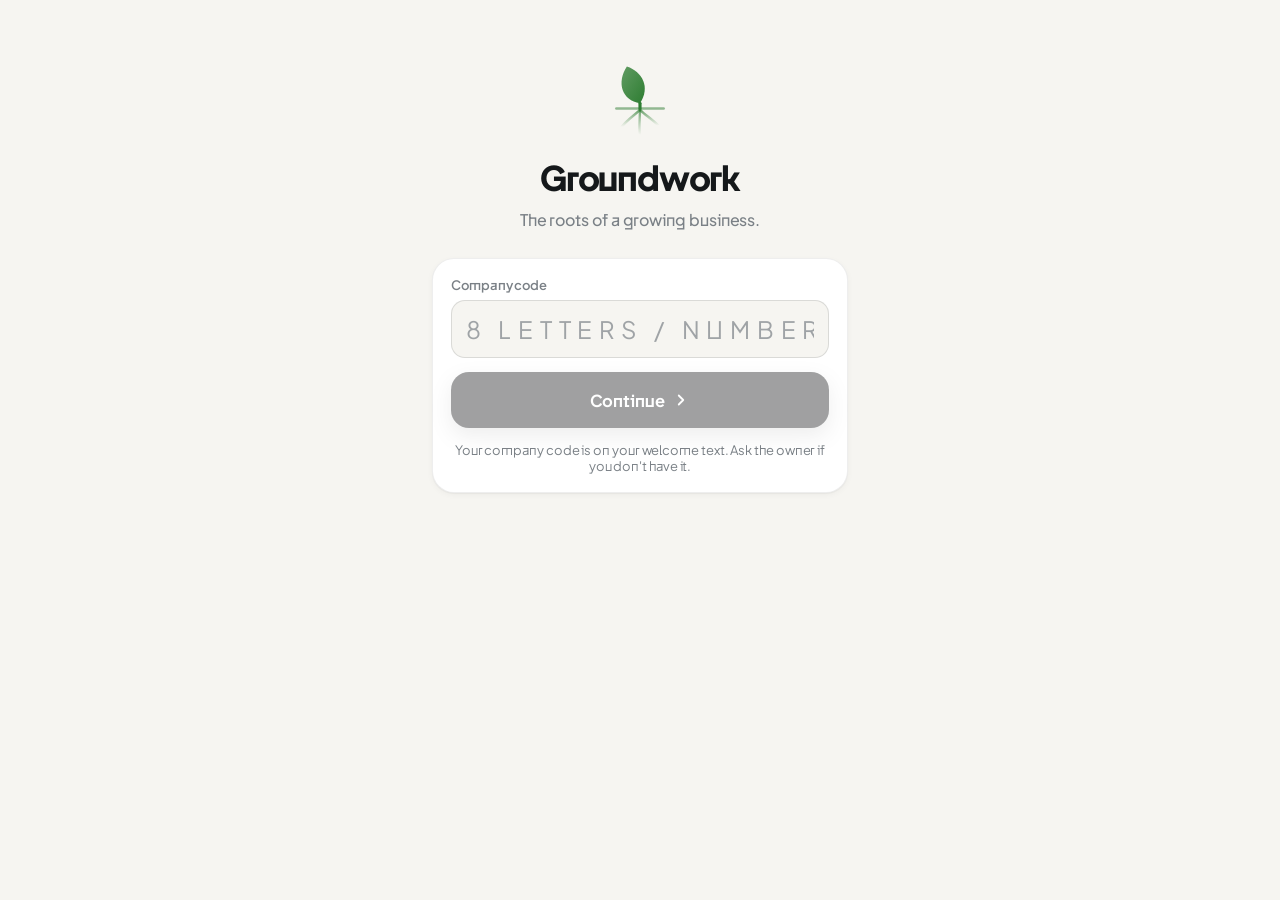
==== app/index.html @ 1d3793fc "Add files via upload" ====
<!doctype html>
<html lang="en">
  <head>
    <meta charset="UTF-8" />
    <meta name="viewport" content="width=device-width, initial-scale=1.0, maximum-scale=1.0, viewport-fit=cover" />
    <title>Groundwork</title>
    <meta name="description" content="Leads, site visits and jobs for your outdoor business." />
    <meta name="theme-color" content="#2E7D32" />
    <meta name="mobile-web-app-capable" content="yes" />
    <meta name="apple-mobile-web-app-capable" content="yes" />
    <meta name="apple-mobile-web-app-title" content="Groundwork" />
    <link rel="preconnect" href="https://fonts.googleapis.com" />
    <link rel="preconnect" href="https://fonts.gstatic.com" crossorigin />
    <link href="https://fonts.googleapis.com/css2?family=Plus+Jakarta+Sans:wght@400;500;600;700;800&display=swap" rel="stylesheet" />
    <link rel="manifest" href="./manifest.webmanifest" />
    <link rel="icon" type="image/png" href="./icon-192.png" />
    <link rel="apple-touch-icon" href="./apple-touch-icon.png" />
    <script type="module" crossorigin src="./assets/index-DgLnKm-O.js"></script>
    <link rel="stylesheet" crossorigin href="./assets/index-DfgxT67t.css">
  </head>
  <body>
    <div id="root"></div>
  </body>
</html>
---- app/assets/index-DfgxT67t.css ----
:root{--brand:#2e7d32;--brand-ink:color-mix(in srgb, var(--brand) 78%, #000);--brand-soft:color-mix(in srgb, var(--brand) 11%, transparent);--brand-glow:color-mix(in srgb, var(--brand) 32%, transparent);--ink:#141517;--on-ink:#fff;--bg:#f6f5f1;--bg-2:#eeece5;--card:#fff;--text:#15181a;--text-2:#3d4347;--muted:#7a8086;--line:#14181a12;--line-2:#14181a1f;--warn:#b4610e;--warn-soft:#fff2df;--good:#1e9e5a;--danger:#d93025;--r-xl:28px;--r-lg:22px;--r-md:16px;--r-sm:12px;--sh-1:0 1px 1px #1014160a, 0 2px 6px #1014160a;--sh-2:0 2px 4px #1014160a, 0 12px 32px #10141614;--sh-brand:0 10px 28px var(--brand-glow);--spring:cubic-bezier(.2, .9, .25, 1.15);--ease:cubic-bezier(.2, .7, .2, 1);--lightningcss-light:initial;--lightningcss-dark: ;color-scheme:light;font-feature-settings:"ss01", "cv11";-webkit-font-smoothing:antialiased;-webkit-text-size-adjust:100%;-webkit-tap-highlight-color:transparent;font-family:Plus Jakarta Sans,Inter,system-ui,-apple-system,Segoe UI,Roboto,sans-serif}@media (prefers-color-scheme:dark){:root:not([data-theme=light]){--ink:#f3f3f0;--on-ink:#111214;--bg:#0e1011;--bg-2:#161a1b;--card:#181c1d;--text:#f1f2ef;--text-2:#c9cdcb;--muted:#8c9396;--line:#ffffff12;--line-2:#ffffff1f;--warn-soft:#3a2a14;--sh-1:none;--sh-2:0 12px 32px #0006;--lightningcss-light: ;--lightningcss-dark:initial;color-scheme:dark}}*{box-sizing:border-box}html,body{background:var(--bg);color:var(--text);margin:0}html{touch-action:manipulation}.markup,.cam,.sheet-backdrop{touch-action:none}.markup-bottom,.sheet{touch-action:pan-y}body{overscroll-behavior-y:none;letter-spacing:-.005em;min-height:100dvh}body.no-scroll{overflow:hidden}button,input,select,textarea{font:inherit;color:inherit}button{cursor:pointer;-webkit-user-select:none;user-select:none}a{color:inherit}.icon{flex:none;display:block}@keyframes rise{0%{opacity:0;transform:translateY(10px)}}@keyframes pop{0%{opacity:0;transform:scale(.6)}to{opacity:1;transform:scale(1)}}@keyframes shimmer{to{background-position:-200% 0}}@keyframes pulse-ring{0%{box-shadow:0 0 0 0 var(--brand-glow)}to{box-shadow:0 0 0 14px #0000}}.screen>*{animation:rise .42s var(--ease) both}.screen>:nth-child(2){animation-delay:30ms}.screen>:nth-child(3){animation-delay:60ms}.screen>:nth-child(4){animation-delay:90ms}.screen>:nth-child(5){animation-delay:.12s}.screen>:nth-child(n+6){animation-delay:.15s}@media (prefers-reduced-motion:reduce){*,:before,:after{transition:none!important;animation:none!important}}.btn,.row,.tile,.round-btn,.contact,.chip.toggle,.tabbar button,.keypad button,.stage-card,.day,.tap{transition:transform .18s var(--spring), background-color .2s, box-shadow .2s, opacity .2s}.btn:active,.tile:active,.round-btn:active,.contact:active,.chip.toggle:active,.keypad button:active,.stage-card:active,.day:active,.tap:active{transform:scale(.955)}.row:active{background:var(--brand-soft);transform:scale(.985)}.main{padding-bottom:calc(108px + env(safe-area-inset-bottom))}.screen{max-width:720px;margin:0 auto;padding:0 16px 24px}section{margin-top:6px}.topbar{z-index:6;padding:calc(8px + env(safe-area-inset-top)) 16px 8px;grid-template-columns:44px 1fr 44px;align-items:center;gap:8px;margin:0 -16px;transition:background .25s,box-shadow .25s;display:grid;position:sticky;top:0}.topbar.solid{background:color-mix(in srgb, var(--bg) 82%, transparent);-webkit-backdrop-filter:saturate(1.6)blur(18px);box-shadow:0 1px 0 var(--line)}.topbar h1{text-align:center;white-space:nowrap;text-overflow:ellipsis;opacity:0;transition:all .25s var(--ease);margin:0;font-size:16px;font-weight:700;overflow:hidden;transform:translateY(6px)}.topbar h1.show{opacity:1;transform:none}.topbar>:last-child{justify-self:end}.big-title{padding:2px 4px 10px}.big-title h1{letter-spacing:-.03em;margin:0;font-size:32px;font-weight:800;line-height:1.1}.big-sub{color:var(--muted);margin-top:6px;font-size:14px;font-weight:500}.round-btn,.round-spacer{width:42px;height:42px}.round-btn{border:1px solid var(--line);background:var(--card);box-shadow:var(--sh-1);color:var(--text);border-radius:50%;place-items:center;display:grid}.round-btn.small{width:34px;height:34px}.round-btn.brand{background:var(--ink);color:var(--on-ink);border-color:#0000;box-shadow:0 6px 16px #0000002e}.tabbar{z-index:10;left:12px;right:12px;bottom:calc(10px + env(safe-area-inset-bottom));background:color-mix(in srgb, var(--card) 86%, transparent);-webkit-backdrop-filter:saturate(1.8)blur(22px);border:1px solid var(--line);border-radius:24px;grid-template-columns:repeat(5,1fr);align-items:center;max-width:560px;height:66px;margin:0 auto;padding:0 6px;display:grid;position:fixed;box-shadow:0 10px 40px #10141624}.tabbar button{height:56px;color:var(--muted);background:0 0;border:0;border-radius:18px;flex-direction:column;justify-content:center;align-items:center;gap:3px;font-size:10.5px;font-weight:600;display:flex;position:relative}.tabbar button.on{color:var(--text)}.tabbar button.on:before{content:"";background:var(--bg-2);z-index:-1;animation:pop .3s var(--spring);border-radius:14px;position:absolute;inset:6px 8px}.tabbar button.on:after{content:"";background:var(--brand);width:5px;height:5px;animation:pop .3s var(--spring);border-radius:50%;position:absolute;bottom:7px}.tabbar button:active{transform:scale(.9)}.tabbar .fab{width:58px;height:58px;color:var(--on-ink);background:var(--ink);box-shadow:0 10px 24px #00000040, 0 0 0 4px var(--bg);border-radius:50%;margin:-26px auto 0}.tabbar .fab:after{display:none}.tabbar .fab:active{transform:scale(.9)rotate(-8deg)}.tabbar .fab.on:before{display:none}.eyebrow{letter-spacing:.08em;text-transform:uppercase;color:var(--brand);margin:0;font-size:12px;font-weight:700}.screen-title{letter-spacing:-.02em;margin:6px 0 16px;font-size:28px;font-weight:800}.section-title{letter-spacing:-.02em;color:var(--text);justify-content:space-between;align-items:baseline;margin:26px 4px 10px;font-size:18px;font-weight:800;display:flex}.section-title .link{color:var(--brand);background:0 0;border:0;padding:0;font-size:14px;font-weight:700}.muted{color:var(--muted)}.small{font-size:13px}.center{text-align:center}.center-block{margin:16px auto;display:block}.error{color:var(--danger);margin:4px 0;font-size:14px;font-weight:500}.hint{color:var(--muted);align-items:center;gap:6px;margin:-2px 2px 0;font-size:13px;display:flex}.hint.good{color:var(--good);font-weight:600}.pre{white-space:pre-wrap;line-height:1.5}.card{background:var(--card);border-radius:var(--r-lg);box-shadow:var(--sh-1);border:1px solid var(--line)}.pad{padding:18px}.stack{flex-direction:column;gap:14px;display:flex}.list{padding:4px 0;overflow:hidden}.row{text-align:left;background:0 0;border:0;align-items:center;gap:14px;width:100%;min-height:60px;padding:12px 16px;display:flex;position:relative}.row+.row:before{content:"";background:var(--line);height:1px;position:absolute;top:0;left:70px;right:16px}.row.dim{opacity:.55}.row-icon{width:40px;height:40px;color:var(--c,var(--brand));background:color-mix(in srgb, var(--c,var(--brand)) 13%, transparent);border-radius:13px;flex:none;place-items:center;display:grid}.row-main{flex-direction:column;flex:1;gap:2px;min-width:0;display:flex}.row-kicker{color:var(--muted);font-size:12px;font-weight:600}.row-title{letter-spacing:-.01em;font-size:16px;font-weight:700}.row-sub{color:var(--muted);white-space:nowrap;text-overflow:ellipsis;font-size:13px;overflow:hidden}.row-side{flex-direction:column;align-items:flex-end;gap:5px;display:flex}.chev{color:var(--muted);opacity:.6}.count{background:var(--bg-2);color:var(--text-2);text-align:center;border-radius:999px;min-width:26px;padding:3px 9px;font-size:12px;font-weight:700}.amount{letter-spacing:-.01em;font-size:15px;font-weight:800}.days{color:var(--muted);font-size:11.5px;font-weight:700}.days.stale{color:var(--warn);background:var(--warn-soft);border-radius:7px;padding:2px 7px}.chips{flex-wrap:wrap;gap:6px;margin-top:6px;display:flex}.chip{background:var(--brand-soft);color:var(--brand-ink);border:0;border-radius:999px;padding:4px 10px;font-size:12px;font-weight:600}.chip.toggle{background:var(--card);color:var(--text-2);border:1.5px solid var(--line-2);align-items:center;gap:6px;padding:9px 14px;font-size:13.5px;display:inline-flex}.chip.toggle.on{background:var(--ink);color:var(--on-ink);border-color:var(--ink);box-shadow:0 4px 12px #00000024}.badge{background:var(--danger);color:#fff;animation:pop .35s var(--spring);border-radius:999px;margin-left:6px;padding:2px 7px;font-size:11px;font-weight:800}.avatar{color:#fff;vertical-align:middle;letter-spacing:.02em;border-radius:50%;flex:none;place-items:center;font-weight:700;display:inline-grid}.avatar.ring{box-shadow:0 0 0 3px var(--card), 0 0 0 5px var(--brand-soft)}.stage-dot{color:var(--c);background:color-mix(in srgb, var(--c) 12%, transparent);border-radius:999px;align-items:center;gap:6px;padding:4px 10px 4px 8px;font-size:12px;font-weight:700;display:inline-flex}.btn{border:1.5px solid var(--line-2);background:var(--card);min-height:48px;color:var(--text);letter-spacing:-.01em;border-radius:15px;justify-content:center;align-items:center;gap:8px;padding:12px 18px;font-size:15px;font-weight:700;text-decoration:none;display:inline-flex}.btn.primary{color:var(--on-ink);background:var(--ink);border-color:#0000;box-shadow:0 8px 20px #00000029}.btn.accent{color:#fff;background:var(--brand);box-shadow:var(--sh-brand);border-color:#0000}.btn.soft{background:var(--brand-soft);color:var(--brand-ink);border-color:#0000}.btn.dark{background:var(--text);color:var(--bg);border-color:#0000}.btn.big{border-radius:18px;width:100%;min-height:56px;padding:16px;font-size:16.5px}.btn.small{border-radius:12px;min-height:40px;padding:8px 13px;font-size:14px}.btn:disabled,.text-btn:disabled{opacity:.4;cursor:default;transform:none!important}.text-btn{color:var(--brand);background:0 0;border:0;padding:8px;font-size:15px;font-weight:700}.text-btn.danger{color:var(--danger)}.row-buttons{flex-wrap:wrap;align-items:center;gap:10px;display:flex}.row-buttons.fill>*{flex:1}.footer-actions{margin:22px 0}.pulse{animation:pulse-ring 1.4s var(--ease) infinite}.field{color:var(--muted);flex-direction:column;gap:7px;font-size:13px;font-weight:600;display:flex}.field.grow{flex:1}input,select,textarea{border:1.5px solid var(--line-2);background:var(--bg);width:100%;color:var(--text);border-radius:14px;outline:none;min-height:50px;padding:13px 14px;font-size:16px;font-weight:500;transition:border-color .2s,box-shadow .2s,background .2s}input::placeholder,textarea::placeholder{color:color-mix(in srgb, var(--muted) 70%, transparent);font-weight:400}input:focus,select:focus,textarea:focus{border-color:var(--brand);background:var(--card);box-shadow:0 0 0 4px var(--brand-soft)}select{appearance:none;background-image:linear-gradient(45deg, transparent 50%, var(--muted) 50%), linear-gradient(135deg, var(--muted) 50%, transparent 50%);background-position:calc(100% - 19px) 22px,calc(100% - 14px) 22px;background-repeat:no-repeat;background-size:5px 5px;padding-right:36px}textarea{resize:vertical;line-height:1.5}.two{grid-template-columns:1fr 1fr;gap:10px;display:grid}.three{grid-template-columns:100px 1fr 70px;gap:10px;display:grid}.code-input{text-align:center;letter-spacing:.28em;text-transform:uppercase;font-size:24px;font-weight:800}.check-row{cursor:pointer}.check-box{border:2px solid var(--line-2);color:#fff;width:26px;height:26px;transition:all .2s var(--spring);border-radius:9px;flex:none;place-items:center;display:grid}.check-box.on{background:var(--brand);border-color:var(--brand);box-shadow:0 4px 10px var(--brand-glow);transform:scale(1.06)}.check-row .done{color:var(--muted);text-decoration:line-through}.segmented{background:var(--bg-2);border-radius:14px;grid-auto-columns:1fr;grid-auto-flow:column;gap:4px;padding:4px;display:grid}.segmented button{color:var(--muted);background:0 0;border:0;border-radius:11px;padding:10px 6px;font-size:13.5px;font-weight:700}.segmented button.on{background:var(--card);color:var(--text);box-shadow:var(--sh-1)}.hero{border-radius:var(--r-xl);color:#fff;background:radial-gradient(90% 120% at 105% -10%, color-mix(in srgb, var(--brand) 70%, transparent) 0%, transparent 58%), radial-gradient(70% 80% at -10% 110%, color-mix(in srgb, var(--brand) 22%, transparent) 0%, transparent 60%), #16181b;border:1px solid #ffffff0f;margin-top:4px;padding:22px 20px 20px;position:relative;overflow:hidden;box-shadow:0 18px 40px #00000038}.hero:after{content:"";opacity:.12;background:radial-gradient(circle,#fff 0 2px,#0000 3px) 0 0/14px 14px;border-radius:50%;width:190px;height:190px;position:absolute;bottom:-50px;right:-40px}.hero .eyebrow{color:color-mix(in srgb, var(--brand) 55%, #fff)}.hero h2{letter-spacing:-.03em;margin:6px 0 4px;font-size:27px;font-weight:800;line-height:1.15}.hero p{color:#ffffffd1;margin:0;font-size:14px;font-weight:500}.hero-stats{z-index:1;grid-template-columns:repeat(3,1fr);gap:8px;margin-top:18px;display:grid;position:relative}.hero-stat{-webkit-backdrop-filter:blur(6px);backdrop-filter:blur(6px);background:#ffffff24;border:1px solid #ffffff29;border-radius:16px;padding:10px 12px}.hero-stat b{letter-spacing:-.02em;font-size:20px;font-weight:800;display:block}.hero-stat span{color:#fffc;font-size:11.5px;font-weight:600}.tiles{grid-template-columns:repeat(4,1fr);gap:10px;margin-top:16px;display:grid}.tile{border:1px solid var(--line);background:var(--card);box-shadow:var(--sh-1);color:var(--text-2);border-radius:20px;flex-direction:column;align-items:center;gap:8px;padding:12px 4px 10px;font-size:12px;font-weight:700;display:flex;position:relative}.tile .row-icon{border-radius:15px;width:46px;height:46px}.tile .badge{margin:0;position:absolute;top:6px;right:10px}.stage-scroll{scroll-snap-type:x mandatory;scrollbar-width:none;gap:10px;margin:0 -16px;padding:4px 16px 10px;display:flex;overflow-x:auto}.stage-scroll::-webkit-scrollbar{display:none}.stage-card{scroll-snap-align:start;border:1px solid var(--line);background:var(--card);text-align:left;width:140px;box-shadow:var(--sh-1);border-radius:20px;flex-direction:column;flex:none;gap:10px;padding:14px;display:flex}.stage-card .row-icon{border-radius:12px;width:38px;height:38px}.stage-card b{letter-spacing:-.03em;font-size:26px;font-weight:800;line-height:1}.stage-card span{color:var(--text-2);font-size:12.5px;font-weight:700}.stage-card small{color:var(--muted);font-size:12px;font-weight:600}.stage-card.zero{opacity:.55}.me-card{align-items:center;gap:12px;margin-top:26px;padding:14px 16px;display:flex}.timeline{flex-direction:column;gap:10px;display:flex}.tl-item{grid-template-columns:62px 1fr;align-items:stretch;gap:12px;display:grid}.tl-time{text-align:right;letter-spacing:-.01em;padding-top:14px;font-size:14px;font-weight:800}.tl-time small{color:var(--muted);font-size:11px;font-weight:600;display:block}.tl-card{border-left:4px solid var(--brand)}.home-head{padding:calc(10px + env(safe-area-inset-top)) 2px 6px;justify-content:space-between;align-items:center;gap:12px;display:flex}.company-logo{object-fit:contain;max-width:64vw;max-height:40px;display:block}.logo-chip{border:1px solid var(--line);background:#fff;border-radius:12px;padding:6px 10px}.signin .company-logo{max-height:64px;margin:0 auto 4px}.swatches{grid-template-columns:repeat(4,1fr);gap:10px;display:grid}.swatch{background:var(--bg);color:var(--text-2);border:2px solid #0000;border-radius:16px;flex-direction:column;align-items:center;gap:6px;padding:10px 4px 8px;font-size:12px;font-weight:700;display:flex}.swatch i{background:var(--c);border-radius:50%;width:34px;height:34px;box-shadow:inset 0 0 0 1px #00000014}.swatch.on{border-color:var(--ink);background:var(--card)}.logo-preview{background:repeating-conic-gradient(var(--bg-2) 0 25%, var(--card) 0 50%) 0 0 / 16px 16px;border:1px solid var(--line);border-radius:18px;place-items:center;min-height:96px;padding:16px;display:grid}.logo-preview img{max-width:100%;max-height:90px}.job-hero{padding:20px;position:relative;overflow:hidden}.job-hero:before{content:"";background:var(--c,var(--brand));height:4px;position:absolute;inset:0 0 auto}.job-hero h2{letter-spacing:-.03em;margin:6px 0 2px;font-size:25px;font-weight:800;line-height:1.15}.job-hero .addr{color:var(--muted);align-items:center;gap:6px;margin-top:6px;font-size:14px;font-weight:500;display:flex}.facts{flex-wrap:wrap;gap:8px;margin-top:14px;display:flex}.fact{color:var(--text-2);background:var(--bg);border:1px solid var(--line);border-radius:11px;align-items:center;gap:6px;padding:6px 10px;font-size:13px;font-weight:600;display:inline-flex}.contact-bar{grid-template-columns:repeat(4,1fr);gap:10px;margin-top:12px;display:grid}.contact{background:var(--card);border:1px solid var(--line);box-shadow:var(--sh-1);color:var(--text-2);border-radius:18px;flex-direction:column;align-items:center;gap:6px;padding:12px 0 10px;font-size:12.5px;font-weight:700;text-decoration:none;display:flex}.contact .row-icon{border-radius:50%;width:40px;height:40px}.tracker{margin-top:18px}.tracker-bar{grid-template-columns:repeat(9,1fr);gap:4px;display:grid}.tracker-bar i{background:var(--bg-2);border-radius:6px;height:6px;transition:background .4s}.tracker-bar i.on{background:var(--c,var(--brand))}.tracker-bar i.now{background:var(--c,var(--brand));box-shadow:0 0 0 3px color-mix(in srgb, var(--c,var(--brand)) 25%, transparent)}.tracker-labels{justify-content:space-between;align-items:center;gap:8px;margin-top:10px;display:flex}.tracker-next{align-items:center;gap:6px;display:inline-flex}.visit-card{overflow:hidden}.visit-banner{background:linear-gradient(135deg, var(--brand-soft), transparent 80%);border-bottom:1px solid var(--line);align-items:center;gap:14px;margin:-18px -18px 4px;padding:18px;display:flex}.date-tile{text-align:center;background:var(--card);width:62px;box-shadow:var(--sh-2);border:1px solid var(--line);border-radius:16px;flex:none;overflow:hidden}.date-tile .m{background:var(--brand);color:#fff;letter-spacing:.08em;padding:4px 0;font-size:11px;font-weight:800}.date-tile .d{letter-spacing:-.03em;padding:4px 0 0;font-size:26px;font-weight:800}.date-tile .w{color:var(--muted);padding-bottom:6px;font-size:11px;font-weight:700}.visit-time{letter-spacing:-.02em;font-size:20px;font-weight:800}.sub-block{border-top:1px solid var(--line);flex-direction:column;gap:10px;padding-top:14px;display:flex}.sub-title{letter-spacing:.06em;text-transform:uppercase;color:var(--muted);font-size:12px;font-weight:800}.notice{background:var(--brand-soft);color:var(--text-2);border-radius:16px;flex-direction:column;gap:6px;padding:14px;font-size:14px;display:flex}.notice strong{color:var(--text)}.notice.warn{background:var(--warn-soft)}.note-add{gap:8px;display:flex}.activity{grid-template-columns:12px 1fr;gap:12px;padding:10px 0;display:grid}.activity:before{content:"";background:var(--line-2);border-radius:50%;width:9px;height:9px;margin-top:6px}.activity.is-note:before{background:var(--brand);box-shadow:0 0 0 4px var(--brand-soft)}.activity-text{font-size:14.5px;font-weight:500}.activity-meta{color:var(--muted);grid-column:2;margin-top:-8px;font-size:12px;font-weight:500}.time-row{align-items:center;gap:8px;display:flex}.time-row .slot{background:var(--brand-soft);width:30px;height:30px;color:var(--brand-ink);border-radius:10px;flex:none;place-items:center;font-size:13px;font-weight:800;display:grid}.preview{white-space:pre-wrap;background:var(--bg);border:1px solid var(--line);border-radius:16px;max-height:230px;margin:0;padding:14px;font-family:inherit;font-size:14px;line-height:1.5;overflow:auto}.bubble{background:var(--ink);color:var(--on-ink);border:0;border-radius:20px 20px 6px;box-shadow:0 8px 20px #00000024}.week{grid-template-columns:repeat(7,1fr);gap:6px;display:grid}.week-head{justify-content:space-between;align-items:center;margin-bottom:12px;display:flex}.week-head b{letter-spacing:-.01em;font-size:16px;font-weight:800}.day{color:var(--text-2);background:0 0;border:0;border-radius:16px;flex-direction:column;align-items:center;gap:4px;padding:8px 0 10px;display:flex}.day small{color:var(--muted);text-transform:uppercase;letter-spacing:.04em;font-size:11px;font-weight:700}.day b{border-radius:12px;place-items:center;width:36px;height:36px;font-size:18px;font-weight:800;display:grid}.day.today b{color:var(--brand);box-shadow:inset 0 0 0 2px var(--brand-soft)}.day.sel{background:var(--ink);color:var(--on-ink);box-shadow:0 8px 18px #00000029}.day.sel small{color:color-mix(in srgb, var(--on-ink) 70%, transparent)}.day.sel b{color:var(--on-ink);box-shadow:none}.dots{gap:3px;height:6px;display:flex}.dots i{background:var(--brand);border-radius:50%;width:5px;height:5px}.day.sel .dots i{background:var(--brand)}.sheet-backdrop{z-index:20;-webkit-backdrop-filter:blur(3px);backdrop-filter:blur(3px);background:#0a0c0d6b;justify-content:center;align-items:flex-end;animation:.2s fade;display:flex;position:fixed;inset:0}@keyframes fade{0%{opacity:0}}.sheet{background:var(--card);width:100%;max-width:640px;max-height:92dvh;animation:up .38s var(--spring);border-radius:30px 30px 0 0;flex-direction:column;display:flex;box-shadow:0 -10px 40px #0000002e}@keyframes up{0%{opacity:.4;transform:translateY(60px)}}.sheet-grip{background:var(--line-2);border-radius:5px;width:40px;height:5px;margin:10px auto 0}.sheet-head{justify-content:space-between;align-items:center;padding:10px 18px 8px;display:flex}.sheet-head h2{letter-spacing:-.02em;margin:0;font-size:21px;font-weight:800}.sheet-body{padding:8px 18px calc(24px + env(safe-area-inset-bottom));overflow:auto}.signin{max-width:460px;min-height:100dvh;padding:calc(56px + env(safe-area-inset-top)) 22px 32px;flex-direction:column;align-items:stretch;gap:10px;margin:0 auto;display:flex}.signin-glow{z-index:-1;background:radial-gradient(60% 60% at 50% 30%, var(--brand-glow), transparent 70%);height:60vh;position:fixed;inset:-20% -20% auto}.signin>.logo,.signin>.avatar{align-self:center}.brand-title{text-align:center;letter-spacing:-.035em;margin:6px 0 0;font-size:34px;font-weight:800}.tagline{text-align:center;color:var(--muted);margin:0 0 18px;font-weight:500}.pin-dots{justify-content:center;gap:18px;margin:20px 0 8px;display:flex}.pin-dots span{border:2px solid var(--line-2);width:16px;height:16px;transition:all .2s var(--spring);border-radius:50%}.pin-dots span.on{background:var(--ink);border-color:var(--ink);box-shadow:0 0 0 5px var(--brand-soft);transform:scale(1.15)}.pin-dots.shake{animation:.4s shake}@keyframes shake{20%,60%{transform:translate(-8px)}40%,80%{transform:translate(8px)}}.keypad{grid-template-columns:repeat(3,1fr);gap:14px;width:min(300px,100%);margin:14px auto 0;display:grid}.keypad button{border:1px solid var(--line);background:var(--card);height:70px;box-shadow:var(--sh-1);aspect-ratio:1;border-radius:50%;width:70px;margin:0 auto;font-size:28px;font-weight:600}.keypad button:active{background:var(--brand-soft)}.member-row .row-sub{text-transform:none}.empty{text-align:center;color:var(--muted);padding:44px 20px}.empty-icon{width:68px;height:68px;color:var(--brand);background:var(--brand-soft);border-radius:22px;place-items:center;margin:0 auto;display:grid}.empty h3{color:var(--text);margin:14px 0 6px;font-size:18px;font-weight:800}.empty p{margin:0;font-size:14px}.splash{place-content:center;justify-items:center;gap:10px;min-height:100dvh;display:grid}.splash .logo{animation:pop .6s var(--spring)}.skeleton{background:linear-gradient(90deg, var(--bg-2) 25%, var(--card) 50%, var(--bg-2) 75%);background-size:200% 100%;border-radius:18px;animation:1.2s linear infinite shimmer}.toast{left:50%;bottom:calc(96px + env(safe-area-inset-bottom));opacity:0;z-index:30;background:var(--text);color:var(--bg);transition:all .3s var(--spring);pointer-events:none;border-radius:999px;align-items:center;gap:10px;max-width:calc(100% - 32px);padding:12px 18px 12px 14px;font-size:14px;font-weight:700;display:flex;position:fixed;transform:translate(-50%,20px)scale(.96);box-shadow:0 10px 30px #00000040}.toast.show{opacity:1;transform:translate(-50%)scale(1)}.toast-dot{background:#3ddc84;border-radius:50%;flex:none;width:10px;height:10px;box-shadow:0 0 0 4px #3ddc8440}.toast-dot.bad{background:#ff6b5e;box-shadow:0 0 0 4px #ff6b5e40}.sitecam-card{text-align:left;width:100%;color:#fff;background:linear-gradient(120deg,#16181b,#23262b);border:0;align-items:center;gap:14px;margin-top:12px;padding:14px 16px;display:flex;box-shadow:0 12px 28px #0000002e}.sitecam-card .row-sub{color:#ffffffa6;white-space:normal}.sc-icon{background:var(--brand);color:#fff;width:46px;height:46px;box-shadow:0 6px 16px var(--brand-glow);border-radius:15px;flex:none;place-items:center;display:grid}.sc-go{background:#ffffff1f;border-radius:999px;align-items:center;gap:2px;padding:7px 8px 7px 12px;font-size:13px;font-weight:800;display:inline-flex}.plan-card{padding:0;overflow:hidden}.plan{background:#fff;border-radius:0;position:relative;overflow:hidden}.plan img{object-fit:fill;-webkit-user-select:none;user-select:none;-webkit-user-drag:none;width:100%;height:100%;display:block}.plan>div>img{position:absolute;inset:0}.plan.tappable{cursor:crosshair;border:1.5px dashed var(--line-2);border-radius:16px}.plan-actions{border-top:1px solid var(--line);gap:8px;padding:10px;display:flex}.plan-actions .btn{flex:1}.plan-empty{text-align:center;width:100%;color:var(--text);background:0 0;border:0;flex-direction:column;align-items:center;gap:8px;padding:26px 20px;display:flex}.plan-empty b{font-size:17px;font-weight:800}.plan-empty span:last-child{color:var(--muted);max-width:300px;font-size:13.5px}.plan-pin{z-index:1;background:0 0;border:0;width:0;height:0;padding:0;position:absolute}.plan-pin b{background:var(--c);color:#fff;border-radius:50%;place-items:center;width:26px;height:26px;font-size:12px;font-weight:800;display:grid;position:absolute;top:0;left:0;transform:translate(-50%,calc(-100% - 7px));box-shadow:0 3px 8px #0000004d,0 0 0 2px #fff}.plan-pin b:after{content:"";border:5px solid #0000;border-top:8px solid var(--c);border-bottom:0;position:absolute;bottom:-8px;left:50%;transform:translate(-50%)}.plan-pin:before{content:"";background:var(--c);border-radius:50%;width:6px;height:6px;position:absolute;top:-3px;left:-3px;box-shadow:0 0 0 1.5px #fff}.plan-pin .cone{pointer-events:none;background:conic-gradient(from -28deg, color-mix(in srgb, var(--c) 45%, transparent) 0 56deg, transparent 56deg);border-radius:50%;width:90px;height:90px;position:absolute;top:0;left:0;-webkit-mask:radial-gradient(circle,#000 30%,#0000 70%);mask:radial-gradient(circle,#000 30%,#0000 70%)}.north-arrow{background:#141517d1;border-radius:50%;place-items:start center;width:64px;height:64px;transition:transform .15s;display:grid;position:absolute;top:50%;left:50%}.north-arrow:before{content:"";border:9px solid #0000;border-top:0;border-bottom:26px solid #ff5a4e;position:absolute;top:8px;left:50%;transform:translate(-50%)}.north-arrow span{text-align:center;color:#fff;font-size:12px;font-weight:800;position:absolute;bottom:8px;left:0;right:0}.range{width:100%;accent-color:var(--ink);background:0 0;border:0;min-height:30px;padding:0}.cam-cta{gap:10px;margin-top:14px;display:flex}.cam-cta .btn.big{flex:1}.finding{text-align:left;width:100%;color:var(--text);flex-direction:column;gap:10px;padding:14px 16px;display:flex}.finding-head{align-items:center;gap:12px;display:flex}.finding-num{color:#fff;background:var(--c);border-radius:11px;flex:none;place-items:center;width:34px;height:34px;font-weight:800;display:grid}.finding-note{-webkit-line-clamp:3;-webkit-box-orient:vertical;margin:0;font-size:15px;font-weight:500;line-height:1.45;display:-webkit-box;overflow:hidden}.finding-strip{gap:6px;display:flex}.finding-strip img,.finding-strip span{object-fit:cover;background:var(--bg-2);border-radius:12px;width:64px;height:64px}.finding-strip span{color:var(--muted);place-items:center;font-weight:800;display:grid}.type-pill{color:var(--text-2);align-items:center;gap:6px;font-size:12.5px;font-weight:700;display:inline-flex}.type-pill i{background:var(--c);border-radius:50%;width:8px;height:8px}.thumb-grid{grid-template-columns:repeat(3,1fr);gap:8px;display:grid}.thumb{aspect-ratio:1;background:var(--bg-2);border-radius:14px;position:relative;overflow:hidden}.thumb img{object-fit:cover;width:100%;height:100%;display:block}.thumb.new{box-shadow:0 0 0 2px var(--brand)}.thumb.add{border:1.5px dashed var(--line-2);background:var(--bg);color:var(--text-2);flex-direction:column;justify-content:center;align-items:center;gap:4px;font-size:12.5px;font-weight:700;display:flex}.thumb-x{color:#fff;background:#0000008c;border:0;border-radius:50%;place-items:center;width:24px;height:24px;display:grid;position:absolute;top:5px;right:5px}.thumb-dir{color:#fff;background:#0000008c;border-radius:999px;align-items:center;gap:3px;padding:2px 6px;font-size:10.5px;font-weight:800;display:inline-flex;position:absolute;bottom:5px;left:5px}.link-btn{color:var(--brand);background:0 0;border:0;margin-left:6px;padding:0;font-size:13px;font-weight:700}.chips.wrap{flex-wrap:wrap;margin-top:0}.cam{z-index:40;color:#fff;background:#000;flex-direction:column;display:flex;position:fixed;inset:0}.cam-video{object-fit:cover;width:100%;height:100%;position:absolute;inset:0}.cam-flash{opacity:.8;pointer-events:none;background:#fff;animation:.16s reverse fade;position:absolute;inset:0}.cam-fallback{text-align:center;color:#fffc;flex-direction:column;justify-content:center;align-items:center;gap:16px;padding:30px;display:flex;position:absolute;inset:0}.cam-fallback .btn.primary{color:#111;background:#fff;width:auto}.cam-top{padding:calc(12px + env(safe-area-inset-top)) 14px 0;justify-content:space-between;align-items:flex-start;gap:10px;display:flex;position:relative}.cam-round{color:#fff;-webkit-backdrop-filter:blur(10px);backdrop-filter:blur(10px);background:#0006;border:0;border-radius:50%;place-items:center;width:44px;height:44px;display:grid}.cam-stamp{-webkit-backdrop-filter:blur(10px);backdrop-filter:blur(10px);background:#00000073;border-radius:999px;margin-top:10px;padding:5px 10px;font-size:12.5px;font-weight:700}.compass{color:#fff;background:0 0;border:0;flex-direction:column;align-items:center;gap:2px;padding:0;font-size:11px;font-weight:800;display:flex}.compass svg{filter:drop-shadow(0 2px 6px #0006);transition:transform .25s linear}.cam-bottom{padding:0 16px calc(22px + env(safe-area-inset-bottom));background:linear-gradient(#0000,#0000008c 40%);flex-direction:column;gap:16px;margin-top:auto;padding-top:40px;display:flex;position:relative}.cam-gps{background:#00000073;border-radius:999px;align-self:center;align-items:center;gap:6px;padding:6px 12px;font-size:12px;font-weight:600;display:inline-flex}.cam-gps b{color:#8ef0b5}.cam-controls{grid-template-columns:1fr auto 1fr;align-items:center;display:grid}.cam-thumbs{height:56px;position:relative}.cam-thumbs img{object-fit:cover;width:50px;height:50px;animation:pop .3s var(--spring);border:2px solid #fff;border-radius:12px;position:absolute;box-shadow:0 4px 10px #0006}.cam-thumbs img:nth-child(2){left:8px;rotate:6deg}.cam-thumbs img:nth-child(3){left:16px;rotate:-4deg}.cam-count{background:var(--brand);color:#fff;z-index:2;border-radius:999px;padding:2px 7px;font-size:11px;font-weight:800;position:absolute;top:-6px;left:40px}.shutter{width:78px;height:78px;transition:transform .15s var(--spring);background:0 0;border:4px solid #fff;border-radius:50%;padding:5px}.shutter i{background:#fff;border-radius:50%;width:100%;height:100%;transition:transform .12s;display:block}.shutter:active i{transform:scale(.86)}.cam-done{color:#111;background:#fff;border:0;border-radius:999px;justify-self:end;align-items:center;gap:6px;padding:12px 16px;font-size:15px;font-weight:800;display:inline-flex}.cam-done:disabled{opacity:.35}.report-wrap{background:var(--bg-2);min-height:100dvh;padding-bottom:40px}.report-bar{z-index:5;padding:calc(10px + env(safe-area-inset-top)) 14px 10px;background:color-mix(in srgb, var(--bg) 85%, transparent);-webkit-backdrop-filter:blur(18px);backdrop-filter:blur(18px);border-bottom:1px solid var(--line);justify-content:space-between;align-items:center;gap:10px;display:flex;position:sticky;top:0}.report{color:#222;max-width:820px;box-shadow:var(--sh-2);background:#fff;border-radius:6px;margin:14px auto;padding:28px 22px;font-size:13.5px;line-height:1.45}.report-head{border-bottom:1px solid #ccc;grid-template-columns:1fr 1fr auto;align-items:start;gap:14px;padding-bottom:14px;display:grid}.report-company{flex-direction:column;display:flex}.report-logo{object-fit:contain;max-width:130px;max-height:50px}.report-title{text-align:center;letter-spacing:-.01em;border-bottom:1px solid #ccc;margin:16px 0 10px;padding-bottom:12px;font-size:21px;font-weight:500}.report-desc{border-bottom:1px solid #ccc;margin:0 0 12px;padding-bottom:12px}.report-details{border-bottom:1px solid #ccc;grid-template-columns:1fr 1fr;gap:12px;padding-bottom:12px;display:grid}.report-details h4,.report-summary h4{letter-spacing:.04em;text-transform:uppercase;margin:0 0 4px;font-size:12.5px;font-weight:700}.report-details div>div{gap:6px;display:flex}.report-details span{color:#555;flex:none;min-width:86px}.report-summary{background:color-mix(in srgb, var(--brand) 7%, #fff);border-left:4px solid var(--brand);border-radius:4px;margin-top:16px;padding:14px 16px}.report-summary ol{margin:6px 0 0;padding-left:18px}.report-summary li{margin:3px 0}.report-item{break-inside:avoid;margin-top:20px}.report-item-bar{background:#eee;border-radius:2px;justify-content:space-between;padding:7px 10px;display:flex}.report-id{color:#3b7dd8}.report-item-meta{flex-wrap:wrap;gap:6px 20px;padding:12px 10px 0;display:flex}.report-item-meta i.dot{border-radius:50%;width:9px;height:9px;margin:0 5px 0 2px;display:inline-block}.report-date{padding:12px 10px 0}.report-note{white-space:pre-wrap;margin:2px 10px 10px}.report-body{grid-template-columns:1fr 1fr;align-items:start;gap:14px;padding:0 10px;display:grid}.report-photos{grid-template-columns:1fr 1fr;gap:3px;display:grid}.report-plan{flex-direction:column;gap:8px;display:flex}.report-plan .plan,.report-plan .orbit-map{border:1px solid #ddd}@media print{.leaflet-control-container .leaflet-control-zoom{display:none}}.stamped{margin:0;position:relative}.stamped img{aspect-ratio:3/4;object-fit:cover;width:100%;display:block}.stamped figcaption{text-align:center;color:#fff;background:#00000073;padding:3px 2px;font-size:9.5px;position:absolute;left:0;right:0}.st-top{top:0}.st-bottom{bottom:0}.report-foot{text-align:center;color:#777;margin-top:28px;font-size:12px}@media (width<=560px){.report-head{grid-template-columns:1fr auto}.report-meta{grid-area:2/1/auto/-1}.report-body{grid-template-columns:1fr}}@media print{@page{size:letter;margin:.5in}.no-print,.tabbar,.toast{display:none!important}html,body,.report-wrap{background:#fff!important}.report{box-shadow:none;max-width:none;margin:0;padding:0}.report-body{grid-template-columns:1fr 1fr}.report-head{grid-template-columns:1fr 1fr auto}.report-meta{grid-area:auto}}.crew{max-width:560px;padding:0 16px calc(110px + env(safe-area-inset-bottom));margin:0 auto}.crew-head{padding:calc(12px + env(safe-area-inset-top)) 0 4px;justify-content:space-between;align-items:center;gap:12px;display:flex}.lang-toggle{background:var(--bg-2);border-radius:999px;padding:3px;display:flex}.lang-toggle button{color:var(--muted);background:0 0;border:0;border-radius:999px;padding:7px 13px;font-size:13px;font-weight:800}.lang-toggle button.on{background:var(--ink);color:var(--on-ink)}.crew-hello{align-items:center;gap:12px;margin-top:12px;display:flex}.clock-card{border-radius:var(--r-xl);color:#fff;background:radial-gradient(90% 120% at 105% -10%, color-mix(in srgb, var(--c) 60%, transparent), transparent 60%), #16181b;margin-top:16px;padding:20px;position:relative;overflow:hidden;box-shadow:0 18px 40px #00000038}.clock-state{letter-spacing:.04em;text-transform:uppercase;color:color-mix(in srgb, var(--c) 45%, #fff);align-items:center;gap:8px;font-size:13px;font-weight:800;display:inline-flex}.pulse-dot{background:var(--c);width:10px;height:10px;box-shadow:0 0 0 0 var(--c);border-radius:50%;animation:1.8s infinite dotpulse}@keyframes dotpulse{0%{box-shadow:0 0 0 0 color-mix(in srgb, var(--c) 70%, transparent)}to{box-shadow:0 0 0 12px #0000}}.clock-big{letter-spacing:-.04em;font-variant-numeric:tabular-nums;margin-top:8px;font-size:46px;font-weight:800;line-height:1}.clock-sub{color:#fff9;margin-top:4px;font-size:13px;font-weight:600}.clock-job{border-top:1px solid #ffffff1f;flex-direction:column;gap:4px;margin-top:14px;padding-top:12px;display:flex}.clock-job b{font-size:16px}.clock-job a{color:#ffffffbf;align-items:center;gap:4px;font-size:13px;display:inline-flex}.lunch-bar{background:#ffffff1a;border-radius:12px;place-items:center;height:40px;margin-top:14px;font-size:13.5px;font-weight:800;display:grid;position:relative;overflow:hidden}.lunch-fill{opacity:.55;background:#f2994a;transition:width 1s linear;position:absolute;inset:0 auto 0 0}.lunch-bar.warning .lunch-fill{opacity:.75;background:#f2c94c}.lunch-bar.over .lunch-fill{opacity:.8;background:#eb5757}.lunch-bar span{text-align:center;padding:0 10px;position:relative}.punch-buttons{flex-direction:column;gap:10px;margin-top:16px;display:flex}.punch-main{text-align:left;background:var(--ink);width:100%;min-height:84px;color:var(--on-ink);letter-spacing:-.02em;transition:transform .18s var(--spring);border:0;border-radius:24px;align-items:center;gap:14px;padding:14px 18px;font-size:19px;font-weight:800;display:flex;box-shadow:0 14px 30px #00000038}.punch-main:active{transform:scale(.97)}.punch-main>:last-child{opacity:.6;margin-left:auto}.punch-icon{background:var(--brand);color:#fff;border-radius:17px;flex:none;place-items:center;width:52px;height:52px;display:grid}.punch-alt{border:1.5px solid var(--line-2);background:var(--card);min-height:56px;color:var(--text);transition:transform .18s var(--spring);border-radius:18px;justify-content:center;align-items:center;gap:10px;font-size:15.5px;font-weight:700;display:flex}.punch-alt:active{transform:scale(.97)}.day-done{align-items:center;gap:14px;margin-top:16px;display:flex}.steps{padding:6px 0}.step{align-items:center;gap:12px;padding:10px 16px;display:flex}.step-dot{border:2px solid var(--line-2);color:#fff;border-radius:50%;flex:none;place-items:center;width:26px;height:26px;display:grid}.step.done .step-dot{background:var(--good);border-color:var(--good)}.step.next .step-dot{border-color:var(--ink)}.step.next .step-dot i{background:var(--ink);width:10px;height:10px;animation:pop .4s var(--spring);border-radius:50%}.step.next .row-title{color:var(--text)}.step.later{opacity:.45}.step.later .row-title,.step.next .row-title{font-size:15px;font-weight:600}.step.travel .step-dot{color:var(--muted);border-style:dashed}.step-time{font-variant-numeric:tabular-nums;margin-left:auto;font-size:14px}.confirm{text-align:center;flex-direction:column;align-items:stretch;gap:14px;padding-bottom:6px;display:flex}.confirm-icon{color:#fff;background:var(--c);width:76px;height:76px;box-shadow:0 10px 24px color-mix(in srgb, var(--c) 40%, transparent);animation:pop .4s var(--spring);border-radius:26px;align-self:center;place-items:center;display:grid}.confirm-text{letter-spacing:-.02em;margin:0;font-size:20px;font-weight:800;line-height:1.3}.confirm-time{letter-spacing:-.03em;font-variant-numeric:tabular-nums;font-size:34px;font-weight:800}.confirm-time small{color:var(--muted);letter-spacing:.06em;text-transform:uppercase;font-size:12px;font-weight:700;display:block}.tabbar.two{grid-template-columns:1fr 1fr;max-width:320px}.hours-hero{grid-template-columns:repeat(3,1fr);gap:8px;margin-top:12px;display:grid}.hours-hero>div{background:var(--card);border:1px solid var(--line);box-shadow:var(--sh-1);border-radius:18px;padding:12px}.hours-hero b{letter-spacing:-.02em;font-variant-numeric:tabular-nums;font-size:19px;font-weight:800;display:block}.hours-hero span{color:var(--muted);font-size:11.5px;font-weight:700}.hours-table{margin-top:12px;padding:0}.ht-row{text-align:left;font-variant-numeric:tabular-nums;width:100%;color:var(--text);background:0 0;border:0;grid-template-columns:1.1fr 1fr 1fr .8fr 1.1fr;align-items:center;gap:4px;padding:12px 14px;font-size:13.5px;display:grid}.ht-row+.ht-row{border-top:1px solid var(--line)}.ht-head{color:var(--muted);text-transform:uppercase;letter-spacing:.05em;padding:10px 14px;font-size:11px;font-weight:800}.ht-day{font-weight:700}.ht-hours{text-align:right;font-weight:800}.ht-head>:last-child{text-align:right}.ht-row.is-today{background:var(--brand-soft)}button.ht-row:active{background:var(--bg-2)}.fix-chip{color:var(--warn);background:var(--warn-soft);border-radius:7px;padding:2px 7px;font-size:11px;font-style:normal;font-weight:800}.state-dot{vertical-align:1px;border-radius:50%;width:8px;height:8px;margin-right:6px;display:inline-block}.fix-field{color:var(--text-2);grid-template-columns:minmax(0,1fr) auto;align-items:center;gap:6px 8px;font-size:13.5px;font-weight:700;display:grid}.fix-field>span{grid-column:1/-1}.fix-field input{width:100%;min-width:0;min-height:42px;padding:8px 10px;font-size:15px}.fix-field>.btn{grid-column:1/-1;justify-self:start}.fix-visit{border:1px dashed var(--line-2);border-radius:14px;flex-direction:column;gap:8px;padding:10px;display:flex}.fix-visit b{align-items:center;gap:6px;font-size:14px;display:flex}.view-switch{margin-bottom:10px}.view-switch button{justify-content:center;align-items:center;gap:6px;display:inline-flex}.orbit-map{z-index:0;background:#1b1d20;width:100%}.orbit-map.still .leaflet-control-container .leaflet-control-zoom{display:none}.orbit-off{text-align:center;color:#fff;background:radial-gradient(circle at 30% 20%,#2b3a4a,#121417);flex-direction:column;justify-content:center;align-items:center;gap:6px;padding:20px;display:flex}.orbit-off span{color:#ffffffb3;max-width:280px;font-size:13.5px}.map-hint{color:var(--muted);border-top:1px solid var(--line);align-items:center;gap:6px;margin:0;padding:10px 12px;font-size:12.5px;display:flex}.om-pin{width:0;height:0;position:relative}.om-pin b{background:var(--c);color:#fff;text-align:center;cursor:grab;border-radius:50%;width:30px;height:30px;font:800 13px/30px Plus Jakarta Sans,system-ui,sans-serif;position:absolute;top:0;left:0;transform:translate(-50%,calc(-100% - 8px));box-shadow:0 3px 10px #00000073,0 0 0 2.5px #fff}.om-pin b:after{content:"";border:5px solid #0000;border-top:8px solid #fff;border-bottom:0;position:absolute;bottom:-8px;left:50%;transform:translate(-50%)}.om-pin:before{content:"";background:var(--c);border-radius:50%;width:8px;height:8px;position:absolute;top:-4px;left:-4px;box-shadow:0 0 0 2px #fff}.om-pin.focus b{transform:translate(-50%,calc(-100% - 8px))scale(1.15)}.om-cone{pointer-events:none;background:conic-gradient(from -28deg, #ffffff8c 0 56deg, transparent 56deg);border-radius:50%;width:120px;height:120px;position:absolute;top:0;left:0;-webkit-mask:radial-gradient(circle,#000 20%,#0000 70%);mask:radial-gradient(circle,#000 20%,#0000 70%)}.om-cone.small{width:64px;height:64px}.om-dot{width:0;height:0;position:relative}.om-dot b{background:#fff;border-radius:50%;width:12px;height:12px;position:absolute;top:-6px;left:-6px;box-shadow:0 0 0 2px #00000059}.leaflet-container{font-family:inherit}.leaflet-control-attribution{font-size:9px!important}.report-cta{justify-content:flex-start;gap:10px;width:100%;margin-top:14px}.report-cta .muted{margin-left:auto;font-weight:600}.marked{width:100%;height:100%;position:relative;overflow:hidden}.marked img{width:100%;height:100%;display:block}.marked svg{pointer-events:none;width:100%;height:100%;position:absolute;inset:0}.strip-photo{border-radius:12px;flex:none;width:64px!important;height:64px!important}.thumb-open{background:0 0;border:0;padding:0;position:absolute;inset:0}.thumb-pen{color:#fff;pointer-events:none;background:#0000008c;border-radius:50%;place-items:center;width:22px;height:22px;display:grid;position:absolute;bottom:5px;right:5px}.thumb-cap{color:#fff;white-space:nowrap;text-overflow:ellipsis;pointer-events:none;background:linear-gradient(#0000,#000000b3);padding:14px 6px 4px;font-size:10.5px;font-weight:700;position:absolute;bottom:0;left:0;right:0;overflow:hidden}:is(.thumb:has(.thumb-cap) .thumb-pen,.thumb:has(.thumb-cap) .thumb-dir){bottom:22px}.field-tip{color:var(--muted);margin-left:6px;font-size:12px;font-style:normal;font-weight:500}.markup{z-index:45;color:#fff;background:#0b0c0d;flex-direction:column;display:flex;position:fixed;inset:0}.markup-top{padding:calc(10px + env(safe-area-inset-top)) 14px 8px;justify-content:space-between;align-items:center;display:flex}.markup-tools-mini{align-items:center;gap:10px;display:flex}.markup-stage{flex:1;place-items:center;min-height:0;padding:6px;display:grid;overflow:hidden}.markup-frame{touch-action:none;position:relative}.markup-frame img{object-fit:fill;pointer-events:none;width:100%;height:100%;display:block}.markup-frame svg{touch-action:none;cursor:crosshair;width:100%;height:100%;position:absolute;inset:0}.markup,.markup *{-webkit-touch-callout:none;-webkit-user-select:none;user-select:none}.markup input{-webkit-user-select:text;user-select:text}.markup{overscroll-behavior:none}.markup-bottom{padding:10px 14px calc(14px + env(safe-area-inset-bottom));background:linear-gradient(#0000,#0009);flex-direction:column;gap:10px;display:flex}.markup-inks{justify-content:center;gap:14px;display:flex}.ink{width:30px;height:30px;transition:transform .15s var(--spring);border:3px solid #ffffff40;border-radius:50%;padding:0}.ink.on{border-color:#fff;transform:scale(1.18)}.markup-tools{grid-template-columns:repeat(5,1fr);gap:6px;display:grid}.markup-tools button{color:#fffc;background:#ffffff14;border:0;border-radius:14px;flex-direction:column;align-items:center;gap:4px;padding:8px 2px;font-size:11.5px;font-weight:700;display:flex}.markup-tools button.on{color:#111;background:#fff}.markup-caption{color:#fff;background:#ffffff1a;border-color:#ffffff26}.markup-caption::placeholder{color:#ffffff80}.fold{box-shadow:none;padding:0;overflow:hidden}.fold-head{text-align:left;width:100%;color:var(--text);background:0 0;border:0;align-items:center;gap:12px;padding:12px 14px;display:flex}.fold-head .row-sub{white-space:normal}.fold-body{padding:4px 14px 14px}.markup-text{gap:8px;display:flex}.markup-text input{color:#111;background:#fff}.markup-hint{text-align:center;color:#ffffffb3;margin:0;font-size:13px}.stamped{margin:0}.stamped-img{aspect-ratio:3/4;position:relative;overflow:hidden}.stamped-img .marked{position:absolute;inset:0}.stamped-img .marked img{object-fit:cover}.stamped .st-top,.stamped .st-bottom{text-align:center;color:#fff;z-index:1;background:#00000073;padding:3px 2px;font-size:9.5px;position:absolute;left:0;right:0}.stamped .st-top{top:0}.stamped .st-bottom{bottom:0}.stamped figcaption.st-caption{text-align:left;color:#333;background:0 0;padding:4px 2px 6px;font-size:11.5px;line-height:1.3;position:static}.report-material{background:#faf6ee;border-left:3px solid #b7862c;border-radius:3px;margin:0 10px 10px;padding:8px 10px}.ba-label{letter-spacing:.08em;text-transform:uppercase;color:#777;margin:4px 0;font-size:11px;font-weight:800}.ba-label.after{color:#1e9e5a;margin-top:10px}.report-agreed{color:#155c38;background:#ecf8f1;border-left:4px solid #1e9e5a;border-radius:4px;align-items:flex-start;gap:10px;margin-top:16px;padding:12px 14px;display:flex}.report-agreed svg{color:#1e9e5a;margin-top:2px}.report-actions{grid-template-columns:1fr 1fr;gap:8px;max-width:820px;margin:12px auto 0;padding:0 14px;display:grid}.share-status{color:var(--text-2);grid-column:1/-1;align-items:center;gap:8px;margin:2px 0 0;font-size:13px;font-weight:600;display:flex}.share-status i{background:var(--muted);border-radius:50%;width:9px;height:9px}.share-status i.seen{background:#2f80ed}.share-status i.ok{background:#1e9e5a}.share-link{word-break:break-all;background:var(--bg);border:1px solid var(--line);color:var(--text-2);border-radius:12px;padding:10px 12px;font-size:13px}.agree-box{border:2px solid var(--ink);background:#fff;border-radius:14px;flex-direction:column;gap:12px;margin-top:28px;padding:18px;display:flex}.agree-box h3{margin:0;font-size:19px}.agree-box p{color:#444;margin:0}.agree-box input,.agree-box textarea{color:#111;background:#f7f7f5}.public-msg{text-align:center;min-height:100dvh;color:var(--text-2);flex-direction:column;justify-content:center;align-items:center;gap:10px;padding:30px;display:flex}.report-wrap.public .report-bar>span:first-child{width:42px}@media (width<=560px){.report-details{grid-template-columns:1fr}}.markup-tools{grid-template-columns:repeat(6,1fr)}.markup-frame svg.erasing{cursor:pointer}.report-details{position:relative}.report-qr{color:#3b7dd8;flex-direction:column;align-items:center;gap:2px;text-decoration:none;display:flex;position:absolute;top:0;right:0}.report-qr span svg{width:64px;height:64px;display:block}.report-qr small{font-size:11px}@media (width<=560px){.report-qr{top:auto;bottom:10px}}.share-qr{border:1px solid var(--line);background:#fff;border-radius:16px;align-self:center;padding:12px}.share-qr svg{width:180px;height:180px;display:block}.month-grid{grid-template-columns:repeat(7,1fr);gap:4px;display:grid}.month-grid>small{text-align:center;color:var(--muted);padding-bottom:4px;font-size:11px;font-weight:800}.mday{aspect-ratio:1;color:var(--text-2);font-variant-numeric:tabular-nums;background:0 0;border:0;border-radius:12px;flex-direction:column;justify-content:center;align-items:center;gap:3px;padding:0;display:flex;position:relative}.mday b{font-size:15px;font-weight:700}.mday.out{opacity:.35}.mday.today b{color:var(--brand)}.mday.today{box-shadow:inset 0 0 0 2px var(--brand-soft)}.mday.sel{background:var(--ink);color:var(--on-ink)}.mday.sel b{color:var(--on-ink)}.mcount{background:var(--brand);color:#fff;border-radius:8px;min-width:15px;height:15px;padding:0 4px;font-size:9.5px;font-weight:800;line-height:15px}.mday.sel .mcount{background:var(--on-ink);color:var(--ink)}.mday:active{transform:scale(.94)}.sync-card{border:1px solid var(--line);text-align:left;width:100%;color:var(--text);align-items:center;gap:12px;margin-bottom:12px;padding:12px 14px;display:flex}.leaflet-pane,.leaflet-tile,.leaflet-marker-icon,.leaflet-marker-shadow,.leaflet-tile-container,.leaflet-pane>svg,.leaflet-pane>canvas,.leaflet-zoom-box,.leaflet-image-layer,.leaflet-layer{position:absolute;top:0;left:0}.leaflet-container{overflow:hidden}.leaflet-tile,.leaflet-marker-icon,.leaflet-marker-shadow{-webkit-user-select:none;user-select:none;-webkit-user-drag:none}.leaflet-tile::selection{background:0 0}.leaflet-safari .leaflet-tile{image-rendering:-webkit-optimize-contrast}.leaflet-safari .leaflet-tile-container{-webkit-transform-origin:0 0;width:1600px;height:1600px}.leaflet-marker-icon,.leaflet-marker-shadow{display:block}.leaflet-container .leaflet-overlay-pane svg{max-width:none!important;max-height:none!important}.leaflet-container .leaflet-marker-pane img,.leaflet-container .leaflet-shadow-pane img,.leaflet-container .leaflet-tile-pane img,.leaflet-container img.leaflet-image-layer,.leaflet-container .leaflet-tile{width:auto;padding:0;max-width:none!important;max-height:none!important}.leaflet-container img.leaflet-tile{mix-blend-mode:plus-lighter}.leaflet-container.leaflet-touch-zoom{-ms-touch-action:pan-x pan-y;touch-action:pan-x pan-y}.leaflet-container.leaflet-touch-drag{-ms-touch-action:pinch-zoom;touch-action:none;touch-action:pinch-zoom}.leaflet-container.leaflet-touch-drag.leaflet-touch-zoom{-ms-touch-action:none;touch-action:none}.leaflet-container{-webkit-tap-highlight-color:transparent}.leaflet-container a{-webkit-tap-highlight-color:#33b5e566}.leaflet-tile{filter:inherit;visibility:hidden}.leaflet-tile-loaded{visibility:inherit}.leaflet-zoom-box{box-sizing:border-box;z-index:800;width:0;height:0}.leaflet-overlay-pane svg{-moz-user-select:none}.leaflet-pane{z-index:400}.leaflet-tile-pane{z-index:200}.leaflet-overlay-pane{z-index:400}.leaflet-shadow-pane{z-index:500}.leaflet-marker-pane{z-index:600}.leaflet-tooltip-pane{z-index:650}.leaflet-popup-pane{z-index:700}.leaflet-map-pane canvas{z-index:100}.leaflet-map-pane svg{z-index:200}.leaflet-vml-shape{width:1px;height:1px}.lvml{behavior:url(#default#VML);display:inline-block;position:absolute}.leaflet-control{z-index:800;pointer-events:visiblePainted;pointer-events:auto;position:relative}.leaflet-top,.leaflet-bottom{z-index:1000;pointer-events:none;position:absolute}.leaflet-top{top:0}.leaflet-right{right:0}.leaflet-bottom{bottom:0}.leaflet-left{left:0}.leaflet-control{float:left;clear:both}.leaflet-right .leaflet-control{float:right}.leaflet-top .leaflet-control{margin-top:10px}.leaflet-bottom .leaflet-control{margin-bottom:10px}.leaflet-left .leaflet-control{margin-left:10px}.leaflet-right .leaflet-control{margin-right:10px}.leaflet-fade-anim .leaflet-popup{opacity:0;transition:opacity .2s linear}.leaflet-fade-anim .leaflet-map-pane .leaflet-popup{opacity:1}.leaflet-zoom-animated{transform-origin:0 0}svg.leaflet-zoom-animated{will-change:transform}.leaflet-zoom-anim .leaflet-zoom-animated{-webkit-transition:-webkit-transform .25s cubic-bezier(0,0,.25,1);-moz-transition:-moz-transform .25s cubic-bezier(0,0,.25,1);transition:transform .25s cubic-bezier(0,0,.25,1)}.leaflet-zoom-anim .leaflet-tile,.leaflet-pan-anim .leaflet-tile{transition:none}.leaflet-zoom-anim .leaflet-zoom-hide{visibility:hidden}.leaflet-interactive{cursor:pointer}.leaflet-grab{cursor:-webkit-grab;cursor:-moz-grab;cursor:grab}.leaflet-crosshair,.leaflet-crosshair .leaflet-interactive{cursor:crosshair}.leaflet-popup-pane,.leaflet-control{cursor:auto}.leaflet-dragging .leaflet-grab,.leaflet-dragging .leaflet-grab .leaflet-interactive,.leaflet-dragging .leaflet-marker-draggable{cursor:move;cursor:-webkit-grabbing;cursor:-moz-grabbing;cursor:grabbing}.leaflet-marker-icon,.leaflet-marker-shadow,.leaflet-image-layer,.leaflet-pane>svg path,.leaflet-tile-container{pointer-events:none}.leaflet-marker-icon.leaflet-interactive,.leaflet-image-layer.leaflet-interactive,.leaflet-pane>svg path.leaflet-interactive,svg.leaflet-image-layer.leaflet-interactive path{pointer-events:visiblePainted;pointer-events:auto}.leaflet-container{outline-offset:1px;background:#ddd}.leaflet-container a{color:#0078a8}.leaflet-zoom-box{background:#ffffff80;border:2px dotted #38f}.leaflet-container{font-family:Helvetica Neue,Arial,Helvetica,sans-serif;font-size:.75rem;line-height:1.5}.leaflet-bar{border-radius:4px;box-shadow:0 1px 5px #000000a6}.leaflet-bar a{text-align:center;color:#000;background-color:#fff;border-bottom:1px solid #ccc;width:26px;height:26px;line-height:26px;text-decoration:none;display:block}.leaflet-bar a,.leaflet-control-layers-toggle{background-position:50%;background-repeat:no-repeat;display:block}.leaflet-bar a:hover,.leaflet-bar a:focus{background-color:#f4f4f4}.leaflet-bar a:first-child{border-top-left-radius:4px;border-top-right-radius:4px}.leaflet-bar a:last-child{border-bottom:none;border-bottom-right-radius:4px;border-bottom-left-radius:4px}.leaflet-bar a.leaflet-disabled{cursor:default;color:#bbb;background-color:#f4f4f4}.leaflet-touch .leaflet-bar a{width:30px;height:30px;line-height:30px}.leaflet-touch .leaflet-bar a:first-child{border-top-left-radius:2px;border-top-right-radius:2px}.leaflet-touch .leaflet-bar a:last-child{border-bottom-right-radius:2px;border-bottom-left-radius:2px}.leaflet-control-zoom-in,.leaflet-control-zoom-out{text-indent:1px;font:700 18px Lucida Console,Monaco,monospace}.leaflet-touch .leaflet-control-zoom-in,.leaflet-touch .leaflet-control-zoom-out{font-size:22px}.leaflet-control-layers{background:#fff;border-radius:5px;box-shadow:0 1px 5px #0006}.leaflet-control-layers-toggle{background-image:url([data-uri]);width:36px;height:36px}.leaflet-retina .leaflet-control-layers-toggle{background-image:url([data-uri]);background-size:26px 26px}.leaflet-touch .leaflet-control-layers-toggle{width:44px;height:44px}.leaflet-control-layers .leaflet-control-layers-list,.leaflet-control-layers-expanded .leaflet-control-layers-toggle{display:none}.leaflet-control-layers-expanded .leaflet-control-layers-list{display:block;position:relative}.leaflet-control-layers-expanded{color:#333;background:#fff;padding:6px 10px 6px 6px}.leaflet-control-layers-scrollbar{padding-right:5px;overflow:hidden scroll}.leaflet-control-layers-selector{margin-top:2px;position:relative;top:1px}.leaflet-control-layers label{font-size:1.08333em;display:block}.leaflet-control-layers-separator{border-top:1px solid #ddd;height:0;margin:5px -10px 5px -6px}.leaflet-default-icon-path{background-image:url([data-uri])}.leaflet-container .leaflet-control-attribution{background:#fffc;margin:0}.leaflet-control-attribution,.leaflet-control-scale-line{color:#333;padding:0 5px;line-height:1.4}.leaflet-control-attribution a{text-decoration:none}.leaflet-control-attribution a:hover,.leaflet-control-attribution a:focus{text-decoration:underline}.leaflet-attribution-flag{width:1em;height:.6669em;vertical-align:baseline!important;display:inline!important}.leaflet-left .leaflet-control-scale{margin-left:5px}.leaflet-bottom .leaflet-control-scale{margin-bottom:5px}.leaflet-control-scale-line{white-space:nowrap;box-sizing:border-box;text-shadow:1px 1px #fff;background:#fffc;border:2px solid #777;border-top:none;padding:2px 5px 1px;line-height:1.1}.leaflet-control-scale-line:not(:first-child){border-top:2px solid #777;border-bottom:none;margin-top:-2px}.leaflet-control-scale-line:not(:first-child):not(:last-child){border-bottom:2px solid #777}.leaflet-touch .leaflet-control-attribution,.leaflet-touch .leaflet-control-layers,.leaflet-touch .leaflet-bar{box-shadow:none}.leaflet-touch .leaflet-control-layers,.leaflet-touch .leaflet-bar{background-clip:padding-box;border:2px solid #0003}.leaflet-popup{text-align:center;margin-bottom:20px;position:absolute}.leaflet-popup-content-wrapper{text-align:left;border-radius:12px;padding:1px}.leaflet-popup-content{min-height:1px;margin:13px 24px 13px 20px;font-size:1.08333em;line-height:1.3}.leaflet-popup-content p{margin:1.3em 0}.leaflet-popup-tip-container{pointer-events:none;width:40px;height:20px;margin-top:-1px;margin-left:-20px;position:absolute;left:50%;overflow:hidden}.leaflet-popup-tip{pointer-events:auto;width:17px;height:17px;margin:-10px auto 0;padding:1px;transform:rotate(45deg)}.leaflet-popup-content-wrapper,.leaflet-popup-tip{color:#333;background:#fff;box-shadow:0 3px 14px #0006}.leaflet-container a.leaflet-popup-close-button{text-align:center;color:#757575;background:0 0;border:none;width:24px;height:24px;font:16px/24px Tahoma,Verdana,sans-serif;text-decoration:none;position:absolute;top:0;right:0}.leaflet-container a.leaflet-popup-close-button:hover,.leaflet-container a.leaflet-popup-close-button:focus{color:#585858}.leaflet-popup-scrolled{overflow:auto}.leaflet-oldie .leaflet-popup-content-wrapper{-ms-zoom:1}.leaflet-oldie .leaflet-popup-tip{-ms-filter:"progid:DXImageTransform.Microsoft.Matrix(M11=0.70710678, M12=0.70710678, M21=-0.70710678, M22=0.70710678)";width:24px;filter:progid:DXImageTransform.Microsoft.Matrix(M11=.707107, M12=.707107, M21=-.707107, M22=.707107);margin:0 auto}.leaflet-oldie .leaflet-control-zoom,.leaflet-oldie .leaflet-control-layers,.leaflet-oldie .leaflet-popup-content-wrapper,.leaflet-oldie .leaflet-popup-tip{border:1px solid #999}.leaflet-div-icon{background:#fff;border:1px solid #666}.leaflet-tooltip{color:#222;white-space:nowrap;-webkit-user-select:none;user-select:none;pointer-events:none;background-color:#fff;border:1px solid #fff;border-radius:3px;padding:6px;position:absolute;box-shadow:0 1px 3px #0006}.leaflet-tooltip.leaflet-interactive{cursor:pointer;pointer-events:auto}.leaflet-tooltip-top:before,.leaflet-tooltip-bottom:before,.leaflet-tooltip-left:before,.leaflet-tooltip-right:before{pointer-events:none;content:"";background:0 0;border:6px solid #0000;position:absolute}.leaflet-tooltip-bottom{margin-top:6px}.leaflet-tooltip-top{margin-top:-6px}.leaflet-tooltip-bottom:before,.leaflet-tooltip-top:before{margin-left:-6px;left:50%}.leaflet-tooltip-top:before{border-top-color:#fff;margin-bottom:-12px;bottom:0}.leaflet-tooltip-bottom:before{border-bottom-color:#fff;margin-top:-12px;margin-left:-6px;top:0}.leaflet-tooltip-left{margin-left:-6px}.leaflet-tooltip-right{margin-left:6px}.leaflet-tooltip-left:before,.leaflet-tooltip-right:before{margin-top:-6px;top:50%}.leaflet-tooltip-left:before{border-left-color:#fff;margin-right:-12px;right:0}.leaflet-tooltip-right:before{border-right-color:#fff;margin-left:-12px;left:0}@media print{.leaflet-control{-webkit-print-color-adjust:exact;print-color-adjust:exact}}
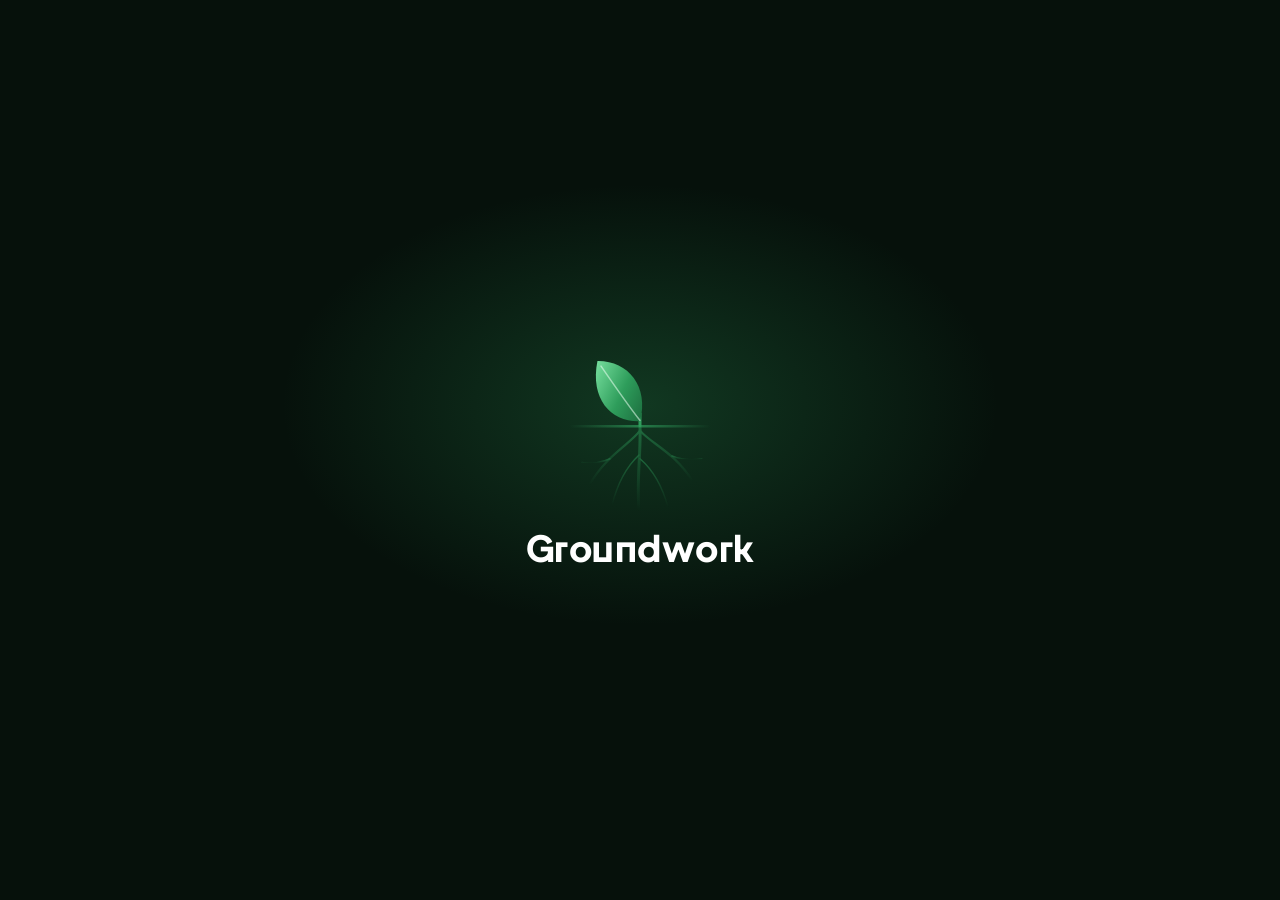
==== commit ea8b6949: "Add files via upload" ====
--- a/app/index.html
+++ b/app/index.html
@@ -15,8 +15,8 @@
     <link rel="manifest" href="./manifest.webmanifest" />
     <link rel="icon" type="image/png" href="./icon-192.png" />
     <link rel="apple-touch-icon" href="./apple-touch-icon.png" />
-    <script type="module" crossorigin src="./assets/index-DgLnKm-O.js"></script>
-    <link rel="stylesheet" crossorigin href="./assets/index-DfgxT67t.css">
+    <script type="module" crossorigin src="./assets/index-DD7eao7e.js"></script>
+    <link rel="stylesheet" crossorigin href="./assets/index-GU6NJEgZ.css">
   </head>
   <body>
     <div id="root"></div>
--- a/app/assets/index-GU6NJEgZ.css
+++ b/app/assets/index-GU6NJEgZ.css
@@ -0,0 +1 @@
+:root{--brand:#2e7d32;--brand-ink:color-mix(in srgb, var(--brand) 78%, #000);--brand-soft:color-mix(in srgb, var(--brand) 11%, transparent);--brand-glow:color-mix(in srgb, var(--brand) 32%, transparent);--ink:#141517;--on-ink:#fff;--bg:#f6f5f1;--bg-2:#eeece5;--card:#fff;--text:#15181a;--text-2:#3d4347;--muted:#7a8086;--line:#14181a12;--line-2:#14181a1f;--warn:#b4610e;--warn-soft:#fff2df;--good:#1e9e5a;--danger:#d93025;--r-xl:28px;--r-lg:22px;--r-md:16px;--r-sm:12px;--sh-1:0 1px 1px #1014160a, 0 2px 6px #1014160a;--sh-2:0 2px 4px #1014160a, 0 12px 32px #10141614;--sh-brand:0 10px 28px var(--brand-glow);--spring:cubic-bezier(.2, .9, .25, 1.15);--ease:cubic-bezier(.2, .7, .2, 1);--lightningcss-light:initial;--lightningcss-dark: ;color-scheme:light;font-feature-settings:"ss01", "cv11";-webkit-font-smoothing:antialiased;-webkit-text-size-adjust:100%;-webkit-tap-highlight-color:transparent;font-family:Plus Jakarta Sans,Inter,system-ui,-apple-system,Segoe UI,Roboto,sans-serif}@media (prefers-color-scheme:dark){:root:not([data-theme=light]){--ink:#f3f3f0;--on-ink:#111214;--bg:#0e1011;--bg-2:#161a1b;--card:#181c1d;--text:#f1f2ef;--text-2:#c9cdcb;--muted:#8c9396;--line:#ffffff12;--line-2:#ffffff1f;--warn-soft:#3a2a14;--sh-1:none;--sh-2:0 12px 32px #0006;--lightningcss-light: ;--lightningcss-dark:initial;color-scheme:dark}}*{box-sizing:border-box}html,body{background:var(--bg);color:var(--text);margin:0}html{touch-action:manipulation}.markup,.cam,.sheet-backdrop{touch-action:none}.markup-bottom,.sheet{touch-action:pan-y}body{overscroll-behavior-y:none;letter-spacing:-.005em;min-height:100dvh}body.no-scroll{overflow:hidden}button,input,select,textarea{font:inherit;color:inherit}button{cursor:pointer;-webkit-user-select:none;user-select:none}a{color:inherit}.icon{flex:none;display:block}@keyframes rise{0%{opacity:0;transform:translateY(10px)}}@keyframes pop{0%{opacity:0;transform:scale(.6)}to{opacity:1;transform:scale(1)}}@keyframes shimmer{to{background-position:-200% 0}}@keyframes pulse-ring{0%{box-shadow:0 0 0 0 var(--brand-glow)}to{box-shadow:0 0 0 14px #0000}}.screen>*{animation:rise .42s var(--ease) both}.screen>:nth-child(2){animation-delay:30ms}.screen>:nth-child(3){animation-delay:60ms}.screen>:nth-child(4){animation-delay:90ms}.screen>:nth-child(5){animation-delay:.12s}.screen>:nth-child(n+6){animation-delay:.15s}@media (prefers-reduced-motion:reduce){*,:before,:after{transition:none!important;animation:none!important}}.btn,.row,.tile,.round-btn,.contact,.chip.toggle,.tabbar button,.keypad button,.stage-card,.day,.tap{transition:transform .18s var(--spring), background-color .2s, box-shadow .2s, opacity .2s}.btn:active,.tile:active,.round-btn:active,.contact:active,.chip.toggle:active,.keypad button:active,.stage-card:active,.day:active,.tap:active{transform:scale(.955)}.row:active{background:var(--brand-soft);transform:scale(.985)}.main{padding-bottom:calc(108px + env(safe-area-inset-bottom))}.screen{max-width:720px;margin:0 auto;padding:0 16px 24px}section{margin-top:6px}.topbar{z-index:6;padding:calc(8px + env(safe-area-inset-top)) 16px 8px;grid-template-columns:44px 1fr 44px;align-items:center;gap:8px;margin:0 -16px;transition:background .25s,box-shadow .25s;display:grid;position:sticky;top:0}.topbar.solid{background:color-mix(in srgb, var(--bg) 82%, transparent);-webkit-backdrop-filter:saturate(1.6)blur(18px);box-shadow:0 1px 0 var(--line)}.topbar h1{text-align:center;white-space:nowrap;text-overflow:ellipsis;opacity:0;transition:all .25s var(--ease);margin:0;font-size:16px;font-weight:700;overflow:hidden;transform:translateY(6px)}.topbar h1.show{opacity:1;transform:none}.topbar>:last-child{justify-self:end}.big-title{padding:2px 4px 10px}.big-title h1{letter-spacing:-.03em;margin:0;font-size:32px;font-weight:800;line-height:1.1}.big-sub{color:var(--muted);margin-top:6px;font-size:14px;font-weight:500}.round-btn,.round-spacer{width:42px;height:42px}.round-btn{border:1px solid var(--line);background:var(--card);box-shadow:var(--sh-1);color:var(--text);border-radius:50%;place-items:center;display:grid}.round-btn.small{width:34px;height:34px}.round-btn.brand{background:var(--ink);color:var(--on-ink);border-color:#0000;box-shadow:0 6px 16px #0000002e}.tabbar{z-index:10;left:12px;right:12px;bottom:calc(10px + env(safe-area-inset-bottom));background:color-mix(in srgb, var(--card) 86%, transparent);-webkit-backdrop-filter:saturate(1.8)blur(22px);border:1px solid var(--line);border-radius:24px;grid-template-columns:repeat(5,1fr);align-items:center;max-width:560px;height:66px;margin:0 auto;padding:0 6px;display:grid;position:fixed;box-shadow:0 10px 40px #10141624}.tabbar button{height:56px;color:var(--muted);background:0 0;border:0;border-radius:18px;flex-direction:column;justify-content:center;align-items:center;gap:3px;font-size:10.5px;font-weight:600;display:flex;position:relative}.tabbar button.on{color:var(--text)}.tabbar button.on:before{content:"";background:var(--bg-2);z-index:-1;animation:pop .3s var(--spring);border-radius:14px;position:absolute;inset:6px 8px}.tabbar button.on:after{content:"";background:var(--brand);width:5px;height:5px;animation:pop .3s var(--spring);border-radius:50%;position:absolute;bottom:7px}.tabbar button:active{transform:scale(.9)}.tabbar .fab{width:58px;height:58px;color:var(--on-ink);background:var(--ink);box-shadow:0 10px 24px #00000040, 0 0 0 4px var(--bg);border-radius:50%;margin:-26px auto 0}.tabbar .fab:after{display:none}.tabbar .fab:active{transform:scale(.9)rotate(-8deg)}.tabbar .fab.on:before{display:none}.eyebrow{letter-spacing:.08em;text-transform:uppercase;color:var(--brand);margin:0;font-size:12px;font-weight:700}.screen-title{letter-spacing:-.02em;margin:6px 0 16px;font-size:28px;font-weight:800}.section-title{letter-spacing:-.02em;color:var(--text);justify-content:space-between;align-items:baseline;margin:26px 4px 10px;font-size:18px;font-weight:800;display:flex}.section-title .link{color:var(--brand);background:0 0;border:0;padding:0;font-size:14px;font-weight:700}.muted{color:var(--muted)}.small{font-size:13px}.center{text-align:center}.center-block{margin:16px auto;display:block}.error{color:var(--danger);margin:4px 0;font-size:14px;font-weight:500}.hint{color:var(--muted);align-items:center;gap:6px;margin:-2px 2px 0;font-size:13px;display:flex}.hint.good{color:var(--good);font-weight:600}.pre{white-space:pre-wrap;line-height:1.5}.card{background:var(--card);border-radius:var(--r-lg);box-shadow:var(--sh-1);border:1px solid var(--line)}.pad{padding:18px}.stack{flex-direction:column;gap:14px;display:flex}.list{padding:4px 0;overflow:hidden}.row{text-align:left;background:0 0;border:0;align-items:center;gap:14px;width:100%;min-height:60px;padding:12px 16px;display:flex;position:relative}.row+.row:before{content:"";background:var(--line);height:1px;position:absolute;top:0;left:70px;right:16px}.row.dim{opacity:.55}.row-icon{width:40px;height:40px;color:var(--c,var(--brand));background:color-mix(in srgb, var(--c,var(--brand)) 13%, transparent);border-radius:13px;flex:none;place-items:center;display:grid}.row-main{flex-direction:column;flex:1;gap:2px;min-width:0;display:flex}.row-kicker{color:var(--muted);font-size:12px;font-weight:600}.row-title{letter-spacing:-.01em;font-size:16px;font-weight:700}.row-sub{color:var(--muted);white-space:nowrap;text-overflow:ellipsis;font-size:13px;overflow:hidden}.row-side{flex-direction:column;align-items:flex-end;gap:5px;display:flex}.chev{color:var(--muted);opacity:.6}.count{background:var(--bg-2);color:var(--text-2);text-align:center;border-radius:999px;min-width:26px;padding:3px 9px;font-size:12px;font-weight:700}.amount{letter-spacing:-.01em;font-size:15px;font-weight:800}.days{color:var(--muted);font-size:11.5px;font-weight:700}.days.stale{color:var(--warn);background:var(--warn-soft);border-radius:7px;padding:2px 7px}.chips{flex-wrap:wrap;gap:6px;margin-top:6px;display:flex}.chip{background:var(--brand-soft);color:var(--brand-ink);border:0;border-radius:999px;padding:4px 10px;font-size:12px;font-weight:600}.chip.toggle{background:var(--card);color:var(--text-2);border:1.5px solid var(--line-2);align-items:center;gap:6px;padding:9px 14px;font-size:13.5px;display:inline-flex}.chip.toggle.on{background:var(--ink);color:var(--on-ink);border-color:var(--ink);box-shadow:0 4px 12px #00000024}.badge{background:var(--danger);color:#fff;animation:pop .35s var(--spring);border-radius:999px;margin-left:6px;padding:2px 7px;font-size:11px;font-weight:800}.avatar{color:#fff;vertical-align:middle;letter-spacing:.02em;border-radius:50%;flex:none;place-items:center;font-weight:700;display:inline-grid}.avatar.ring{box-shadow:0 0 0 3px var(--card), 0 0 0 5px var(--brand-soft)}.stage-dot{color:var(--c);background:color-mix(in srgb, var(--c) 12%, transparent);border-radius:999px;align-items:center;gap:6px;padding:4px 10px 4px 8px;font-size:12px;font-weight:700;display:inline-flex}.btn{border:1.5px solid var(--line-2);background:var(--card);min-height:48px;color:var(--text);letter-spacing:-.01em;border-radius:15px;justify-content:center;align-items:center;gap:8px;padding:12px 18px;font-size:15px;font-weight:700;text-decoration:none;display:inline-flex}.btn.primary{color:var(--on-ink);background:var(--ink);border-color:#0000;box-shadow:0 8px 20px #00000029}.btn.accent{color:#fff;background:var(--brand);box-shadow:var(--sh-brand);border-color:#0000}.btn.soft{background:var(--brand-soft);color:var(--brand-ink);border-color:#0000}.btn.dark{background:var(--text);color:var(--bg);border-color:#0000}.btn.big{border-radius:18px;width:100%;min-height:56px;padding:16px;font-size:16.5px}.btn.small{border-radius:12px;min-height:40px;padding:8px 13px;font-size:14px}.btn:disabled,.text-btn:disabled{opacity:.4;cursor:default;transform:none!important}.text-btn{color:var(--brand);background:0 0;border:0;padding:8px;font-size:15px;font-weight:700}.text-btn.danger{color:var(--danger)}.row-buttons{flex-wrap:wrap;align-items:center;gap:10px;display:flex}.row-buttons.fill>*{flex:1}.footer-actions{margin:22px 0}.pulse{animation:pulse-ring 1.4s var(--ease) infinite}.field{color:var(--muted);flex-direction:column;gap:7px;font-size:13px;font-weight:600;display:flex}.field.grow{flex:1}input,select,textarea{border:1.5px solid var(--line-2);background:var(--bg);width:100%;color:var(--text);border-radius:14px;outline:none;min-height:50px;padding:13px 14px;font-size:16px;font-weight:500;transition:border-color .2s,box-shadow .2s,background .2s}input::placeholder,textarea::placeholder{color:color-mix(in srgb, var(--muted) 70%, transparent);font-weight:400}input:focus,select:focus,textarea:focus{border-color:var(--brand);background:var(--card);box-shadow:0 0 0 4px var(--brand-soft)}select{appearance:none;background-image:linear-gradient(45deg, transparent 50%, var(--muted) 50%), linear-gradient(135deg, var(--muted) 50%, transparent 50%);background-position:calc(100% - 19px) 22px,calc(100% - 14px) 22px;background-repeat:no-repeat;background-size:5px 5px;padding-right:36px}textarea{resize:vertical;line-height:1.5}.two{grid-template-columns:1fr 1fr;gap:10px;display:grid}.three{grid-template-columns:100px 1fr 70px;gap:10px;display:grid}.code-input{text-align:center;letter-spacing:.28em;text-transform:uppercase;font-size:24px;font-weight:800}.check-row{cursor:pointer}.check-box{border:2px solid var(--line-2);color:#fff;width:26px;height:26px;transition:all .2s var(--spring);border-radius:9px;flex:none;place-items:center;display:grid}.check-box.on{background:var(--brand);border-color:var(--brand);box-shadow:0 4px 10px var(--brand-glow);transform:scale(1.06)}.check-row .done{color:var(--muted);text-decoration:line-through}.segmented{background:var(--bg-2);border-radius:14px;grid-auto-columns:1fr;grid-auto-flow:column;gap:4px;padding:4px;display:grid}.segmented button{color:var(--muted);background:0 0;border:0;border-radius:11px;padding:10px 6px;font-size:13.5px;font-weight:700}.segmented button.on{background:var(--card);color:var(--text);box-shadow:var(--sh-1)}.hero{border-radius:var(--r-xl);color:#fff;background:radial-gradient(90% 120% at 105% -10%, color-mix(in srgb, var(--brand) 70%, transparent) 0%, transparent 58%), radial-gradient(70% 80% at -10% 110%, color-mix(in srgb, var(--brand) 22%, transparent) 0%, transparent 60%), #16181b;border:1px solid #ffffff0f;margin-top:4px;padding:22px 20px 20px;position:relative;overflow:hidden;box-shadow:0 18px 40px #00000038}.hero:after{content:"";opacity:.12;background:radial-gradient(circle,#fff 0 2px,#0000 3px) 0 0/14px 14px;border-radius:50%;width:190px;height:190px;position:absolute;bottom:-50px;right:-40px}.hero .eyebrow{color:color-mix(in srgb, var(--brand) 55%, #fff)}.hero h2{letter-spacing:-.03em;margin:6px 0 4px;font-size:27px;font-weight:800;line-height:1.15}.hero p{color:#ffffffd1;margin:0;font-size:14px;font-weight:500}.hero-stats{z-index:1;grid-template-columns:repeat(3,1fr);gap:8px;margin-top:18px;display:grid;position:relative}.hero-stat{-webkit-backdrop-filter:blur(6px);backdrop-filter:blur(6px);background:#ffffff24;border:1px solid #ffffff29;border-radius:16px;padding:10px 12px}.hero-stat b{letter-spacing:-.02em;font-size:20px;font-weight:800;display:block}.hero-stat span{color:#fffc;font-size:11.5px;font-weight:600}.tiles{grid-template-columns:repeat(4,1fr);gap:10px;margin-top:16px;display:grid}.tile{border:1px solid var(--line);background:var(--card);box-shadow:var(--sh-1);color:var(--text-2);border-radius:20px;flex-direction:column;align-items:center;gap:8px;padding:12px 4px 10px;font-size:12px;font-weight:700;display:flex;position:relative}.tile .row-icon{border-radius:15px;width:46px;height:46px}.tile .badge{margin:0;position:absolute;top:6px;right:10px}.stage-scroll{scroll-snap-type:x mandatory;scrollbar-width:none;gap:10px;margin:0 -16px;padding:4px 16px 10px;display:flex;overflow-x:auto}.stage-scroll::-webkit-scrollbar{display:none}.stage-card{scroll-snap-align:start;border:1px solid var(--line);background:var(--card);text-align:left;width:140px;box-shadow:var(--sh-1);border-radius:20px;flex-direction:column;flex:none;gap:10px;padding:14px;display:flex}.stage-card .row-icon{border-radius:12px;width:38px;height:38px}.stage-card b{letter-spacing:-.03em;font-size:26px;font-weight:800;line-height:1}.stage-card span{color:var(--text-2);font-size:12.5px;font-weight:700}.stage-card small{color:var(--muted);font-size:12px;font-weight:600}.stage-card.zero{opacity:.55}.me-card{align-items:center;gap:12px;margin-top:26px;padding:14px 16px;display:flex}.timeline{flex-direction:column;gap:10px;display:flex}.tl-item{grid-template-columns:62px 1fr;align-items:stretch;gap:12px;display:grid}.tl-time{text-align:right;letter-spacing:-.01em;padding-top:14px;font-size:14px;font-weight:800}.tl-time small{color:var(--muted);font-size:11px;font-weight:600;display:block}.tl-card{border-left:4px solid var(--brand)}.home-head{padding:calc(10px + env(safe-area-inset-top)) 2px 6px;justify-content:space-between;align-items:center;gap:12px;display:flex}.company-logo{object-fit:contain;max-width:64vw;max-height:40px;display:block}.logo-chip{border:1px solid var(--line);background:#fff;border-radius:12px;padding:6px 10px}.signin .company-logo{max-height:64px;margin:0 auto 4px}.swatches{grid-template-columns:repeat(4,1fr);gap:10px;display:grid}.swatch{background:var(--bg);color:var(--text-2);border:2px solid #0000;border-radius:16px;flex-direction:column;align-items:center;gap:6px;padding:10px 4px 8px;font-size:12px;font-weight:700;display:flex}.swatch i{background:var(--c);border-radius:50%;width:34px;height:34px;box-shadow:inset 0 0 0 1px #00000014}.swatch.on{border-color:var(--ink);background:var(--card)}.logo-preview{background:repeating-conic-gradient(var(--bg-2) 0 25%, var(--card) 0 50%) 0 0 / 16px 16px;border:1px solid var(--line);border-radius:18px;place-items:center;min-height:96px;padding:16px;display:grid}.logo-preview img{max-width:100%;max-height:90px}.job-hero{padding:20px;position:relative;overflow:hidden}.job-hero:before{content:"";background:var(--c,var(--brand));height:4px;position:absolute;inset:0 0 auto}.job-hero h2{letter-spacing:-.03em;margin:6px 0 2px;font-size:25px;font-weight:800;line-height:1.15}.job-hero .addr{color:var(--muted);align-items:center;gap:6px;margin-top:6px;font-size:14px;font-weight:500;display:flex}.facts{flex-wrap:wrap;gap:8px;margin-top:14px;display:flex}.fact{color:var(--text-2);background:var(--bg);border:1px solid var(--line);border-radius:11px;align-items:center;gap:6px;padding:6px 10px;font-size:13px;font-weight:600;display:inline-flex}.contact-bar{grid-template-columns:repeat(4,1fr);gap:10px;margin-top:12px;display:grid}.contact{background:var(--card);border:1px solid var(--line);box-shadow:var(--sh-1);color:var(--text-2);border-radius:18px;flex-direction:column;align-items:center;gap:6px;padding:12px 0 10px;font-size:12.5px;font-weight:700;text-decoration:none;display:flex}.contact .row-icon{border-radius:50%;width:40px;height:40px}.tracker{margin-top:18px}.tracker-bar{grid-template-columns:repeat(9,1fr);gap:4px;display:grid}.tracker-bar i{background:var(--bg-2);border-radius:6px;height:6px;transition:background .4s}.tracker-bar i.on{background:var(--c,var(--brand))}.tracker-bar i.now{background:var(--c,var(--brand));box-shadow:0 0 0 3px color-mix(in srgb, var(--c,var(--brand)) 25%, transparent)}.tracker-labels{justify-content:space-between;align-items:center;gap:8px;margin-top:10px;display:flex}.tracker-next{align-items:center;gap:6px;display:inline-flex}.visit-card{overflow:hidden}.visit-banner{background:linear-gradient(135deg, var(--brand-soft), transparent 80%);border-bottom:1px solid var(--line);align-items:center;gap:14px;margin:-18px -18px 4px;padding:18px;display:flex}.date-tile{text-align:center;background:var(--card);width:62px;box-shadow:var(--sh-2);border:1px solid var(--line);border-radius:16px;flex:none;overflow:hidden}.date-tile .m{background:var(--brand);color:#fff;letter-spacing:.08em;padding:4px 0;font-size:11px;font-weight:800}.date-tile .d{letter-spacing:-.03em;padding:4px 0 0;font-size:26px;font-weight:800}.date-tile .w{color:var(--muted);padding-bottom:6px;font-size:11px;font-weight:700}.visit-time{letter-spacing:-.02em;font-size:20px;font-weight:800}.sub-block{border-top:1px solid var(--line);flex-direction:column;gap:10px;padding-top:14px;display:flex}.sub-title{letter-spacing:.06em;text-transform:uppercase;color:var(--muted);font-size:12px;font-weight:800}.notice{background:var(--brand-soft);color:var(--text-2);border-radius:16px;flex-direction:column;gap:6px;padding:14px;font-size:14px;display:flex}.notice strong{color:var(--text)}.notice.warn{background:var(--warn-soft)}.note-add{gap:8px;display:flex}.activity{grid-template-columns:12px 1fr;gap:12px;padding:10px 0;display:grid}.activity:before{content:"";background:var(--line-2);border-radius:50%;width:9px;height:9px;margin-top:6px}.activity.is-note:before{background:var(--brand);box-shadow:0 0 0 4px var(--brand-soft)}.activity-text{font-size:14.5px;font-weight:500}.activity-meta{color:var(--muted);grid-column:2;margin-top:-8px;font-size:12px;font-weight:500}.time-row{align-items:center;gap:8px;display:flex}.time-row .slot{background:var(--brand-soft);width:30px;height:30px;color:var(--brand-ink);border-radius:10px;flex:none;place-items:center;font-size:13px;font-weight:800;display:grid}.preview{white-space:pre-wrap;background:var(--bg);border:1px solid var(--line);border-radius:16px;max-height:230px;margin:0;padding:14px;font-family:inherit;font-size:14px;line-height:1.5;overflow:auto}.bubble{background:var(--ink);color:var(--on-ink);border:0;border-radius:20px 20px 6px;box-shadow:0 8px 20px #00000024}.week{grid-template-columns:repeat(7,1fr);gap:6px;display:grid}.week-head{justify-content:space-between;align-items:center;margin-bottom:12px;display:flex}.week-head b{letter-spacing:-.01em;font-size:16px;font-weight:800}.day{color:var(--text-2);background:0 0;border:0;border-radius:16px;flex-direction:column;align-items:center;gap:4px;padding:8px 0 10px;display:flex}.day small{color:var(--muted);text-transform:uppercase;letter-spacing:.04em;font-size:11px;font-weight:700}.day b{border-radius:12px;place-items:center;width:36px;height:36px;font-size:18px;font-weight:800;display:grid}.day.today b{color:var(--brand);box-shadow:inset 0 0 0 2px var(--brand-soft)}.day.sel{background:var(--ink);color:var(--on-ink);box-shadow:0 8px 18px #00000029}.day.sel small{color:color-mix(in srgb, var(--on-ink) 70%, transparent)}.day.sel b{color:var(--on-ink);box-shadow:none}.dots{gap:3px;height:6px;display:flex}.dots i{background:var(--brand);border-radius:50%;width:5px;height:5px}.day.sel .dots i{background:var(--brand)}.sheet-backdrop{z-index:20;-webkit-backdrop-filter:blur(3px);backdrop-filter:blur(3px);background:#0a0c0d6b;justify-content:center;align-items:flex-end;animation:.2s fade;display:flex;position:fixed;inset:0}@keyframes fade{0%{opacity:0}}.sheet{background:var(--card);width:100%;max-width:640px;max-height:92dvh;animation:up .38s var(--spring);border-radius:30px 30px 0 0;flex-direction:column;display:flex;box-shadow:0 -10px 40px #0000002e}@keyframes up{0%{opacity:.4;transform:translateY(60px)}}.sheet-grip{background:var(--line-2);border-radius:5px;width:40px;height:5px;margin:10px auto 0}.sheet-head{justify-content:space-between;align-items:center;padding:10px 18px 8px;display:flex}.sheet-head h2{letter-spacing:-.02em;margin:0;font-size:21px;font-weight:800}.sheet-body{padding:8px 18px calc(24px + env(safe-area-inset-bottom));overflow:auto}.signin{max-width:460px;min-height:100dvh;padding:calc(56px + env(safe-area-inset-top)) 22px 32px;flex-direction:column;align-items:stretch;gap:10px;margin:0 auto;display:flex}.signin-glow{z-index:-1;background:radial-gradient(60% 60% at 50% 30%, var(--brand-glow), transparent 70%);height:60vh;position:fixed;inset:-20% -20% auto}.signin>.logo,.signin>.avatar{align-self:center}.brand-title{text-align:center;letter-spacing:-.035em;margin:6px 0 0;font-size:34px;font-weight:800}.tagline{text-align:center;color:var(--muted);margin:0 0 18px;font-weight:500}.pin-dots{justify-content:center;gap:18px;margin:20px 0 8px;display:flex}.pin-dots span{border:2px solid var(--line-2);width:16px;height:16px;transition:all .2s var(--spring);border-radius:50%}.pin-dots span.on{background:var(--ink);border-color:var(--ink);box-shadow:0 0 0 5px var(--brand-soft);transform:scale(1.15)}.pin-dots.shake{animation:.4s shake}@keyframes shake{20%,60%{transform:translate(-8px)}40%,80%{transform:translate(8px)}}.keypad{grid-template-columns:repeat(3,1fr);gap:14px;width:min(300px,100%);margin:14px auto 0;display:grid}.keypad button{border:1px solid var(--line);background:var(--card);height:70px;box-shadow:var(--sh-1);aspect-ratio:1;border-radius:50%;width:70px;margin:0 auto;font-size:28px;font-weight:600}.keypad button:active{background:var(--brand-soft)}.member-row .row-sub{text-transform:none}.empty{text-align:center;color:var(--muted);padding:44px 20px}.empty-icon{width:68px;height:68px;color:var(--brand);background:var(--brand-soft);border-radius:22px;place-items:center;margin:0 auto;display:grid}.empty h3{color:var(--text);margin:14px 0 6px;font-size:18px;font-weight:800}.empty p{margin:0;font-size:14px}.splash{place-content:center;justify-items:center;gap:10px;min-height:100dvh;display:grid}.splash .logo{animation:pop .6s var(--spring)}.skeleton{background:linear-gradient(90deg, var(--bg-2) 25%, var(--card) 50%, var(--bg-2) 75%);background-size:200% 100%;border-radius:18px;animation:1.2s linear infinite shimmer}.toast{left:50%;bottom:calc(96px + env(safe-area-inset-bottom));opacity:0;z-index:30;background:var(--text);color:var(--bg);transition:all .3s var(--spring);pointer-events:none;border-radius:999px;align-items:center;gap:10px;max-width:calc(100% - 32px);padding:12px 18px 12px 14px;font-size:14px;font-weight:700;display:flex;position:fixed;transform:translate(-50%,20px)scale(.96);box-shadow:0 10px 30px #00000040}.toast.show{opacity:1;transform:translate(-50%)scale(1)}.toast-dot{background:#3ddc84;border-radius:50%;flex:none;width:10px;height:10px;box-shadow:0 0 0 4px #3ddc8440}.toast-dot.bad{background:#ff6b5e;box-shadow:0 0 0 4px #ff6b5e40}.sitecam-card{text-align:left;width:100%;color:#fff;background:linear-gradient(120deg,#16181b,#23262b);border:0;align-items:center;gap:14px;margin-top:12px;padding:14px 16px;display:flex;box-shadow:0 12px 28px #0000002e}.sitecam-card .row-sub{color:#ffffffa6;white-space:normal}.sc-icon{background:var(--brand);color:#fff;width:46px;height:46px;box-shadow:0 6px 16px var(--brand-glow);border-radius:15px;flex:none;place-items:center;display:grid}.sc-go{background:#ffffff1f;border-radius:999px;align-items:center;gap:2px;padding:7px 8px 7px 12px;font-size:13px;font-weight:800;display:inline-flex}.plan-card{padding:0;overflow:hidden}.plan{background:#fff;border-radius:0;position:relative;overflow:hidden}.plan img{object-fit:fill;-webkit-user-select:none;user-select:none;-webkit-user-drag:none;width:100%;height:100%;display:block}.plan>div>img{position:absolute;inset:0}.plan.tappable{cursor:crosshair;border:1.5px dashed var(--line-2);border-radius:16px}.plan-actions{border-top:1px solid var(--line);gap:8px;padding:10px;display:flex}.plan-actions .btn{flex:1}.plan-empty{text-align:center;width:100%;color:var(--text);background:0 0;border:0;flex-direction:column;align-items:center;gap:8px;padding:26px 20px;display:flex}.plan-empty b{font-size:17px;font-weight:800}.plan-empty span:last-child{color:var(--muted);max-width:300px;font-size:13.5px}.plan-pin{z-index:1;background:0 0;border:0;width:0;height:0;padding:0;position:absolute}.plan-pin b{background:var(--c);color:#fff;border-radius:50%;place-items:center;width:26px;height:26px;font-size:12px;font-weight:800;display:grid;position:absolute;top:0;left:0;transform:translate(-50%,calc(-100% - 7px));box-shadow:0 3px 8px #0000004d,0 0 0 2px #fff}.plan-pin b:after{content:"";border:5px solid #0000;border-top:8px solid var(--c);border-bottom:0;position:absolute;bottom:-8px;left:50%;transform:translate(-50%)}.plan-pin:before{content:"";background:var(--c);border-radius:50%;width:6px;height:6px;position:absolute;top:-3px;left:-3px;box-shadow:0 0 0 1.5px #fff}.plan-pin .cone{pointer-events:none;background:conic-gradient(from -28deg, color-mix(in srgb, var(--c) 45%, transparent) 0 56deg, transparent 56deg);border-radius:50%;width:90px;height:90px;position:absolute;top:0;left:0;-webkit-mask:radial-gradient(circle,#000 30%,#0000 70%);mask:radial-gradient(circle,#000 30%,#0000 70%)}.north-arrow{background:#141517d1;border-radius:50%;place-items:start center;width:64px;height:64px;transition:transform .15s;display:grid;position:absolute;top:50%;left:50%}.north-arrow:before{content:"";border:9px solid #0000;border-top:0;border-bottom:26px solid #ff5a4e;position:absolute;top:8px;left:50%;transform:translate(-50%)}.north-arrow span{text-align:center;color:#fff;font-size:12px;font-weight:800;position:absolute;bottom:8px;left:0;right:0}.range{width:100%;accent-color:var(--ink);background:0 0;border:0;min-height:30px;padding:0}.cam-cta{gap:10px;margin-top:14px;display:flex}.cam-cta .btn.big{flex:1}.finding{text-align:left;width:100%;color:var(--text);flex-direction:column;gap:10px;padding:14px 16px;display:flex}.finding-head{align-items:center;gap:12px;display:flex}.finding-num{color:#fff;background:var(--c);border-radius:11px;flex:none;place-items:center;width:34px;height:34px;font-weight:800;display:grid}.finding-note{-webkit-line-clamp:3;-webkit-box-orient:vertical;margin:0;font-size:15px;font-weight:500;line-height:1.45;display:-webkit-box;overflow:hidden}.finding-strip{gap:6px;display:flex}.finding-strip img,.finding-strip span{object-fit:cover;background:var(--bg-2);border-radius:12px;width:64px;height:64px}.finding-strip span{color:var(--muted);place-items:center;font-weight:800;display:grid}.type-pill{color:var(--text-2);align-items:center;gap:6px;font-size:12.5px;font-weight:700;display:inline-flex}.type-pill i{background:var(--c);border-radius:50%;width:8px;height:8px}.thumb-grid{grid-template-columns:repeat(3,1fr);gap:8px;display:grid}.thumb{aspect-ratio:1;background:var(--bg-2);border-radius:14px;position:relative;overflow:hidden}.thumb img{object-fit:cover;width:100%;height:100%;display:block}.thumb.new{box-shadow:0 0 0 2px var(--brand)}.thumb.add{border:1.5px dashed var(--line-2);background:var(--bg);color:var(--text-2);flex-direction:column;justify-content:center;align-items:center;gap:4px;font-size:12.5px;font-weight:700;display:flex}.thumb-x{color:#fff;background:#0000008c;border:0;border-radius:50%;place-items:center;width:24px;height:24px;display:grid;position:absolute;top:5px;right:5px}.thumb-dir{color:#fff;background:#0000008c;border-radius:999px;align-items:center;gap:3px;padding:2px 6px;font-size:10.5px;font-weight:800;display:inline-flex;position:absolute;bottom:5px;left:5px}.link-btn{color:var(--brand);background:0 0;border:0;margin-left:6px;padding:0;font-size:13px;font-weight:700}.chips.wrap{flex-wrap:wrap;margin-top:0}.cam{z-index:40;color:#fff;background:#000;flex-direction:column;display:flex;position:fixed;inset:0}.cam-video{object-fit:cover;width:100%;height:100%;position:absolute;inset:0}.cam-flash{opacity:.8;pointer-events:none;background:#fff;animation:.16s reverse fade;position:absolute;inset:0}.cam-fallback{text-align:center;color:#fffc;flex-direction:column;justify-content:center;align-items:center;gap:16px;padding:30px;display:flex;position:absolute;inset:0}.cam-fallback .btn.primary{color:#111;background:#fff;width:auto}.cam-top{padding:calc(12px + env(safe-area-inset-top)) 14px 0;justify-content:space-between;align-items:flex-start;gap:10px;display:flex;position:relative}.cam-round{color:#fff;-webkit-backdrop-filter:blur(10px);backdrop-filter:blur(10px);background:#0006;border:0;border-radius:50%;place-items:center;width:44px;height:44px;display:grid}.cam-stamp{-webkit-backdrop-filter:blur(10px);backdrop-filter:blur(10px);background:#00000073;border-radius:999px;margin-top:10px;padding:5px 10px;font-size:12.5px;font-weight:700}.compass{color:#fff;background:0 0;border:0;flex-direction:column;align-items:center;gap:2px;padding:0;font-size:11px;font-weight:800;display:flex}.compass svg{filter:drop-shadow(0 2px 6px #0006);transition:transform .25s linear}.cam-bottom{padding:0 16px calc(22px + env(safe-area-inset-bottom));background:linear-gradient(#0000,#0000008c 40%);flex-direction:column;gap:16px;margin-top:auto;padding-top:40px;display:flex;position:relative}.cam-gps{background:#00000073;border-radius:999px;align-self:center;align-items:center;gap:6px;padding:6px 12px;font-size:12px;font-weight:600;display:inline-flex}.cam-gps b{color:#8ef0b5}.cam-controls{grid-template-columns:1fr auto 1fr;align-items:center;display:grid}.cam-thumbs{height:56px;position:relative}.cam-thumbs img{object-fit:cover;width:50px;height:50px;animation:pop .3s var(--spring);border:2px solid #fff;border-radius:12px;position:absolute;box-shadow:0 4px 10px #0006}.cam-thumbs img:nth-child(2){left:8px;rotate:6deg}.cam-thumbs img:nth-child(3){left:16px;rotate:-4deg}.cam-count{background:var(--brand);color:#fff;z-index:2;border-radius:999px;padding:2px 7px;font-size:11px;font-weight:800;position:absolute;top:-6px;left:40px}.shutter{width:78px;height:78px;transition:transform .15s var(--spring);background:0 0;border:4px solid #fff;border-radius:50%;padding:5px}.shutter i{background:#fff;border-radius:50%;width:100%;height:100%;transition:transform .12s;display:block}.shutter:active i{transform:scale(.86)}.cam-done{color:#111;background:#fff;border:0;border-radius:999px;justify-self:end;align-items:center;gap:6px;padding:12px 16px;font-size:15px;font-weight:800;display:inline-flex}.cam-done:disabled{opacity:.35}.report-wrap{background:var(--bg-2);min-height:100dvh;padding-bottom:40px}.report-bar{z-index:5;padding:calc(10px + env(safe-area-inset-top)) 14px 10px;background:color-mix(in srgb, var(--bg) 85%, transparent);-webkit-backdrop-filter:blur(18px);backdrop-filter:blur(18px);border-bottom:1px solid var(--line);justify-content:space-between;align-items:center;gap:10px;display:flex;position:sticky;top:0}.report{color:#222;max-width:820px;box-shadow:var(--sh-2);background:#fff;border-radius:6px;margin:14px auto;padding:28px 22px;font-size:13.5px;line-height:1.45}.report-head{border-bottom:1px solid #ccc;grid-template-columns:1fr 1fr auto;align-items:start;gap:14px;padding-bottom:14px;display:grid}.report-company{flex-direction:column;display:flex}.report-logo{object-fit:contain;max-width:130px;max-height:50px}.report-title{text-align:center;letter-spacing:-.01em;border-bottom:1px solid #ccc;margin:16px 0 10px;padding-bottom:12px;font-size:21px;font-weight:500}.report-desc{border-bottom:1px solid #ccc;margin:0 0 12px;padding-bottom:12px}.report-details{border-bottom:1px solid #ccc;grid-template-columns:1fr 1fr;gap:12px;padding-bottom:12px;display:grid}.report-details h4,.report-summary h4{letter-spacing:.04em;text-transform:uppercase;margin:0 0 4px;font-size:12.5px;font-weight:700}.report-details div>div{gap:6px;display:flex}.report-details span{color:#555;flex:none;min-width:86px}.report-summary{background:color-mix(in srgb, var(--brand) 7%, #fff);border-left:4px solid var(--brand);border-radius:4px;margin-top:16px;padding:14px 16px}.report-summary ol{margin:6px 0 0;padding-left:18px}.report-summary li{margin:3px 0}.report-item{break-inside:avoid;margin-top:20px}.report-item-bar{background:#eee;border-radius:2px;justify-content:space-between;padding:7px 10px;display:flex}.report-id{color:#3b7dd8}.report-item-meta{flex-wrap:wrap;gap:6px 20px;padding:12px 10px 0;display:flex}.report-item-meta i.dot{border-radius:50%;width:9px;height:9px;margin:0 5px 0 2px;display:inline-block}.report-date{padding:12px 10px 0}.report-note{white-space:pre-wrap;margin:2px 10px 10px}.report-body{grid-template-columns:1fr 1fr;align-items:start;gap:14px;padding:0 10px;display:grid}.report-photos{grid-template-columns:1fr 1fr;gap:3px;display:grid}.report-plan{flex-direction:column;gap:8px;display:flex}.report-plan .plan,.report-plan .orbit-map{border:1px solid #ddd}@media print{.leaflet-control-container .leaflet-control-zoom{display:none}}.stamped{margin:0;position:relative}.stamped img{aspect-ratio:3/4;object-fit:cover;width:100%;display:block}.stamped figcaption{text-align:center;color:#fff;background:#00000073;padding:3px 2px;font-size:9.5px;position:absolute;left:0;right:0}.st-top{top:0}.st-bottom{bottom:0}.report-foot{text-align:center;color:#777;margin-top:28px;font-size:12px}@media (width<=560px){.report-head{grid-template-columns:1fr auto}.report-meta{grid-area:2/1/auto/-1}.report-body{grid-template-columns:1fr}}@media print{@page{size:letter;margin:.5in}.no-print,.tabbar,.toast{display:none!important}html,body,.report-wrap{background:#fff!important}.report{box-shadow:none;max-width:none;margin:0;padding:0}.report-body{grid-template-columns:1fr 1fr}.report-head{grid-template-columns:1fr 1fr auto}.report-meta{grid-area:auto}}.crew{max-width:560px;padding:0 16px calc(110px + env(safe-area-inset-bottom));margin:0 auto}.crew-head{padding:calc(12px + env(safe-area-inset-top)) 0 4px;justify-content:space-between;align-items:center;gap:12px;display:flex}.lang-toggle{background:var(--bg-2);border-radius:999px;padding:3px;display:flex}.lang-toggle button{color:var(--muted);background:0 0;border:0;border-radius:999px;padding:7px 13px;font-size:13px;font-weight:800}.lang-toggle button.on{background:var(--ink);color:var(--on-ink)}.crew-hello{align-items:center;gap:12px;margin-top:12px;display:flex}.clock-card{border-radius:var(--r-xl);color:#fff;background:radial-gradient(90% 120% at 105% -10%, color-mix(in srgb, var(--c) 60%, transparent), transparent 60%), #16181b;margin-top:16px;padding:20px;position:relative;overflow:hidden;box-shadow:0 18px 40px #00000038}.clock-state{letter-spacing:.04em;text-transform:uppercase;color:color-mix(in srgb, var(--c) 45%, #fff);align-items:center;gap:8px;font-size:13px;font-weight:800;display:inline-flex}.pulse-dot{background:var(--c);width:10px;height:10px;box-shadow:0 0 0 0 var(--c);border-radius:50%;animation:1.8s infinite dotpulse}@keyframes dotpulse{0%{box-shadow:0 0 0 0 color-mix(in srgb, var(--c) 70%, transparent)}to{box-shadow:0 0 0 12px #0000}}.clock-big{letter-spacing:-.04em;font-variant-numeric:tabular-nums;margin-top:8px;font-size:46px;font-weight:800;line-height:1}.clock-sub{color:#fff9;margin-top:4px;font-size:13px;font-weight:600}.clock-job{border-top:1px solid #ffffff1f;flex-direction:column;gap:4px;margin-top:14px;padding-top:12px;display:flex}.clock-job b{font-size:16px}.clock-job a{color:#ffffffbf;align-items:center;gap:4px;font-size:13px;display:inline-flex}.lunch-bar{background:#ffffff1a;border-radius:12px;place-items:center;height:40px;margin-top:14px;font-size:13.5px;font-weight:800;display:grid;position:relative;overflow:hidden}.lunch-fill{opacity:.55;background:#f2994a;transition:width 1s linear;position:absolute;inset:0 auto 0 0}.lunch-bar.warning .lunch-fill{opacity:.75;background:#f2c94c}.lunch-bar.over .lunch-fill{opacity:.8;background:#eb5757}.lunch-bar span{text-align:center;padding:0 10px;position:relative}.punch-buttons{flex-direction:column;gap:10px;margin-top:16px;display:flex}.punch-main{text-align:left;background:var(--ink);width:100%;min-height:84px;color:var(--on-ink);letter-spacing:-.02em;transition:transform .18s var(--spring);border:0;border-radius:24px;align-items:center;gap:14px;padding:14px 18px;font-size:19px;font-weight:800;display:flex;box-shadow:0 14px 30px #00000038}.punch-main:active{transform:scale(.97)}.punch-main>:last-child{opacity:.6;margin-left:auto}.punch-icon{background:var(--brand);color:#fff;border-radius:17px;flex:none;place-items:center;width:52px;height:52px;display:grid}.punch-alt{border:1.5px solid var(--line-2);background:var(--card);min-height:56px;color:var(--text);transition:transform .18s var(--spring);border-radius:18px;justify-content:center;align-items:center;gap:10px;font-size:15.5px;font-weight:700;display:flex}.punch-alt:active{transform:scale(.97)}.day-done{align-items:center;gap:14px;margin-top:16px;display:flex}.steps{padding:6px 0}.step{align-items:center;gap:12px;padding:10px 16px;display:flex}.step-dot{border:2px solid var(--line-2);color:#fff;border-radius:50%;flex:none;place-items:center;width:26px;height:26px;display:grid}.step.done .step-dot{background:var(--good);border-color:var(--good)}.step.next .step-dot{border-color:var(--ink)}.step.next .step-dot i{background:var(--ink);width:10px;height:10px;animation:pop .4s var(--spring);border-radius:50%}.step.next .row-title{color:var(--text)}.step.later{opacity:.45}.step.later .row-title,.step.next .row-title{font-size:15px;font-weight:600}.step.travel .step-dot{color:var(--muted);border-style:dashed}.step-time{font-variant-numeric:tabular-nums;margin-left:auto;font-size:14px}.confirm{text-align:center;flex-direction:column;align-items:stretch;gap:14px;padding-bottom:6px;display:flex}.confirm-icon{color:#fff;background:var(--c);width:76px;height:76px;box-shadow:0 10px 24px color-mix(in srgb, var(--c) 40%, transparent);animation:pop .4s var(--spring);border-radius:26px;align-self:center;place-items:center;display:grid}.confirm-text{letter-spacing:-.02em;margin:0;font-size:20px;font-weight:800;line-height:1.3}.confirm-time{letter-spacing:-.03em;font-variant-numeric:tabular-nums;font-size:34px;font-weight:800}.confirm-time small{color:var(--muted);letter-spacing:.06em;text-transform:uppercase;font-size:12px;font-weight:700;display:block}.tabbar.two{grid-template-columns:1fr 1fr;max-width:320px}.hours-hero{grid-template-columns:repeat(3,1fr);gap:8px;margin-top:12px;display:grid}.hours-hero>div{background:var(--card);border:1px solid var(--line);box-shadow:var(--sh-1);border-radius:18px;padding:12px}.hours-hero b{letter-spacing:-.02em;font-variant-numeric:tabular-nums;font-size:19px;font-weight:800;display:block}.hours-hero span{color:var(--muted);font-size:11.5px;font-weight:700}.hours-table{margin-top:12px;padding:0}.ht-row{text-align:left;font-variant-numeric:tabular-nums;width:100%;color:var(--text);background:0 0;border:0;grid-template-columns:1.1fr 1fr 1fr .8fr 1.1fr;align-items:center;gap:4px;padding:12px 14px;font-size:13.5px;display:grid}.ht-row+.ht-row{border-top:1px solid var(--line)}.ht-head{color:var(--muted);text-transform:uppercase;letter-spacing:.05em;padding:10px 14px;font-size:11px;font-weight:800}.ht-day{font-weight:700}.ht-hours{text-align:right;font-weight:800}.ht-head>:last-child{text-align:right}.ht-row.is-today{background:var(--brand-soft)}button.ht-row:active{background:var(--bg-2)}.fix-chip{color:var(--warn);background:var(--warn-soft);border-radius:7px;padding:2px 7px;font-size:11px;font-style:normal;font-weight:800}.state-dot{vertical-align:1px;border-radius:50%;width:8px;height:8px;margin-right:6px;display:inline-block}.fix-field{color:var(--text-2);grid-template-columns:minmax(0,1fr) auto;align-items:center;gap:6px 8px;font-size:13.5px;font-weight:700;display:grid}.fix-field>span{grid-column:1/-1}.fix-field input{width:100%;min-width:0;min-height:42px;padding:8px 10px;font-size:15px}.fix-field>.btn{grid-column:1/-1;justify-self:start}.fix-visit{border:1px dashed var(--line-2);border-radius:14px;flex-direction:column;gap:8px;padding:10px;display:flex}.fix-visit b{align-items:center;gap:6px;font-size:14px;display:flex}.view-switch{margin-bottom:10px}.view-switch button{justify-content:center;align-items:center;gap:6px;display:inline-flex}.orbit-map{z-index:0;background:#1b1d20;width:100%}.orbit-map.still .leaflet-control-container .leaflet-control-zoom{display:none}.orbit-off{text-align:center;color:#fff;background:radial-gradient(circle at 30% 20%,#2b3a4a,#121417);flex-direction:column;justify-content:center;align-items:center;gap:6px;padding:20px;display:flex}.orbit-off span{color:#ffffffb3;max-width:280px;font-size:13.5px}.map-hint{color:var(--muted);border-top:1px solid var(--line);align-items:center;gap:6px;margin:0;padding:10px 12px;font-size:12.5px;display:flex}.om-pin{width:0;height:0;position:relative}.om-pin b{background:var(--c);color:#fff;text-align:center;cursor:grab;border-radius:50%;width:30px;height:30px;font:800 13px/30px Plus Jakarta Sans,system-ui,sans-serif;position:absolute;top:0;left:0;transform:translate(-50%,calc(-100% - 8px));box-shadow:0 3px 10px #00000073,0 0 0 2.5px #fff}.om-pin b:after{content:"";border:5px solid #0000;border-top:8px solid #fff;border-bottom:0;position:absolute;bottom:-8px;left:50%;transform:translate(-50%)}.om-pin:before{content:"";background:var(--c);border-radius:50%;width:8px;height:8px;position:absolute;top:-4px;left:-4px;box-shadow:0 0 0 2px #fff}.om-pin.focus b{transform:translate(-50%,calc(-100% - 8px))scale(1.15)}.om-cone{pointer-events:none;background:conic-gradient(from -28deg, #ffffff8c 0 56deg, transparent 56deg);border-radius:50%;width:120px;height:120px;position:absolute;top:0;left:0;-webkit-mask:radial-gradient(circle,#000 20%,#0000 70%);mask:radial-gradient(circle,#000 20%,#0000 70%)}.om-cone.small{width:64px;height:64px}.om-dot{width:0;height:0;position:relative}.om-dot b{background:#fff;border-radius:50%;width:12px;height:12px;position:absolute;top:-6px;left:-6px;box-shadow:0 0 0 2px #00000059}.leaflet-container{font-family:inherit}.leaflet-control-attribution{font-size:9px!important}.report-cta{justify-content:flex-start;gap:10px;width:100%;margin-top:14px}.report-cta .muted{margin-left:auto;font-weight:600}.marked{width:100%;height:100%;position:relative;overflow:hidden}.marked img{width:100%;height:100%;display:block}.marked svg{pointer-events:none;width:100%;height:100%;position:absolute;inset:0}.strip-photo{border-radius:12px;flex:none;width:64px!important;height:64px!important}.thumb-open{background:0 0;border:0;padding:0;position:absolute;inset:0}.thumb-pen{color:#fff;pointer-events:none;background:#0000008c;border-radius:50%;place-items:center;width:22px;height:22px;display:grid;position:absolute;bottom:5px;right:5px}.thumb-cap{color:#fff;white-space:nowrap;text-overflow:ellipsis;pointer-events:none;background:linear-gradient(#0000,#000000b3);padding:14px 6px 4px;font-size:10.5px;font-weight:700;position:absolute;bottom:0;left:0;right:0;overflow:hidden}:is(.thumb:has(.thumb-cap) .thumb-pen,.thumb:has(.thumb-cap) .thumb-dir){bottom:22px}.field-tip{color:var(--muted);margin-left:6px;font-size:12px;font-style:normal;font-weight:500}.markup{z-index:45;color:#fff;background:#0b0c0d;flex-direction:column;display:flex;position:fixed;inset:0}.markup-top{padding:calc(10px + env(safe-area-inset-top)) 14px 8px;justify-content:space-between;align-items:center;display:flex}.markup-tools-mini{align-items:center;gap:10px;display:flex}.markup-stage{flex:1;place-items:center;min-height:0;padding:6px;display:grid;overflow:hidden}.markup-frame{touch-action:none;position:relative}.markup-frame img{object-fit:fill;pointer-events:none;width:100%;height:100%;display:block}.markup-frame svg{touch-action:none;cursor:crosshair;width:100%;height:100%;position:absolute;inset:0}.markup,.markup *{-webkit-touch-callout:none;-webkit-user-select:none;user-select:none}.markup input{-webkit-user-select:text;user-select:text}.markup{overscroll-behavior:none}.markup-bottom{padding:10px 14px calc(14px + env(safe-area-inset-bottom));background:linear-gradient(#0000,#0009);flex-direction:column;gap:10px;display:flex}.markup-inks{justify-content:center;gap:14px;display:flex}.ink{width:30px;height:30px;transition:transform .15s var(--spring);border:3px solid #ffffff40;border-radius:50%;padding:0}.ink.on{border-color:#fff;transform:scale(1.18)}.markup-tools{grid-template-columns:repeat(5,1fr);gap:6px;display:grid}.markup-tools button{color:#fffc;background:#ffffff14;border:0;border-radius:14px;flex-direction:column;align-items:center;gap:4px;padding:8px 2px;font-size:11.5px;font-weight:700;display:flex}.markup-tools button.on{color:#111;background:#fff}.markup-caption{color:#fff;background:#ffffff1a;border-color:#ffffff26}.markup-caption::placeholder{color:#ffffff80}.fold{box-shadow:none;padding:0;overflow:hidden}.fold-head{text-align:left;width:100%;color:var(--text);background:0 0;border:0;align-items:center;gap:12px;padding:12px 14px;display:flex}.fold-head .row-sub{white-space:normal}.fold-body{padding:4px 14px 14px}.markup-text{gap:8px;display:flex}.markup-text input{color:#111;background:#fff}.markup-hint{text-align:center;color:#ffffffb3;margin:0;font-size:13px}.stamped{margin:0}.stamped-img{aspect-ratio:3/4;position:relative;overflow:hidden}.stamped-img .marked{position:absolute;inset:0}.stamped-img .marked img{object-fit:cover}.stamped .st-top,.stamped .st-bottom{text-align:center;color:#fff;z-index:1;background:#00000073;padding:3px 2px;font-size:9.5px;position:absolute;left:0;right:0}.stamped .st-top{top:0}.stamped .st-bottom{bottom:0}.stamped figcaption.st-caption{text-align:left;color:#333;background:0 0;padding:4px 2px 6px;font-size:11.5px;line-height:1.3;position:static}.report-material{background:#faf6ee;border-left:3px solid #b7862c;border-radius:3px;margin:0 10px 10px;padding:8px 10px}.ba-label{letter-spacing:.08em;text-transform:uppercase;color:#777;margin:4px 0;font-size:11px;font-weight:800}.ba-label.after{color:#1e9e5a;margin-top:10px}.report-agreed{color:#155c38;background:#ecf8f1;border-left:4px solid #1e9e5a;border-radius:4px;align-items:flex-start;gap:10px;margin-top:16px;padding:12px 14px;display:flex}.report-agreed svg{color:#1e9e5a;margin-top:2px}.report-actions{grid-template-columns:1fr 1fr;gap:8px;max-width:820px;margin:12px auto 0;padding:0 14px;display:grid}.share-status{color:var(--text-2);grid-column:1/-1;align-items:center;gap:8px;margin:2px 0 0;font-size:13px;font-weight:600;display:flex}.share-status i{background:var(--muted);border-radius:50%;width:9px;height:9px}.share-status i.seen{background:#2f80ed}.share-status i.ok{background:#1e9e5a}.share-link{word-break:break-all;background:var(--bg);border:1px solid var(--line);color:var(--text-2);border-radius:12px;padding:10px 12px;font-size:13px}.agree-box{border:2px solid var(--ink);background:#fff;border-radius:14px;flex-direction:column;gap:12px;margin-top:28px;padding:18px;display:flex}.agree-box h3{margin:0;font-size:19px}.agree-box p{color:#444;margin:0}.agree-box input,.agree-box textarea{color:#111;background:#f7f7f5}.public-msg{text-align:center;min-height:100dvh;color:var(--text-2);flex-direction:column;justify-content:center;align-items:center;gap:10px;padding:30px;display:flex}.report-wrap.public .report-bar>span:first-child{width:42px}@media (width<=560px){.report-details{grid-template-columns:1fr}}.markup-tools{grid-template-columns:repeat(6,1fr)}.markup-frame svg.erasing{cursor:pointer}.report-details{position:relative}.report-qr{color:#3b7dd8;flex-direction:column;align-items:center;gap:2px;text-decoration:none;display:flex;position:absolute;top:0;right:0}.report-qr span svg{width:64px;height:64px;display:block}.report-qr small{font-size:11px}@media (width<=560px){.report-qr{top:auto;bottom:10px}}.share-qr{border:1px solid var(--line);background:#fff;border-radius:16px;align-self:center;padding:12px}.share-qr svg{width:180px;height:180px;display:block}.month-grid{grid-template-columns:repeat(7,1fr);gap:4px;display:grid}.month-grid>small{text-align:center;color:var(--muted);padding-bottom:4px;font-size:11px;font-weight:800}.mday{aspect-ratio:1;color:var(--text-2);font-variant-numeric:tabular-nums;background:0 0;border:0;border-radius:12px;flex-direction:column;justify-content:center;align-items:center;gap:3px;padding:0;display:flex;position:relative}.mday b{font-size:15px;font-weight:700}.mday.out{opacity:.35}.mday.today b{color:var(--brand)}.mday.today{box-shadow:inset 0 0 0 2px var(--brand-soft)}.mday.sel{background:var(--ink);color:var(--on-ink)}.mday.sel b{color:var(--on-ink)}.mcount{background:var(--brand);color:#fff;border-radius:8px;min-width:15px;height:15px;padding:0 4px;font-size:9.5px;font-weight:800;line-height:15px}.mday.sel .mcount{background:var(--on-ink);color:var(--ink)}.mday:active{transform:scale(.94)}.sync-card{border:1px solid var(--line);text-align:left;width:100%;color:var(--text);align-items:center;gap:12px;margin-bottom:12px;padding:12px 14px;display:flex}.search-box{background:var(--card);border:1.5px solid var(--line-2);color:var(--muted);border-radius:14px;align-items:center;gap:8px;margin:4px 0 10px;padding:0 12px;display:flex}.search-box input{background:0 0;border:0;min-height:46px;padding:12px 0;box-shadow:none!important}.import-row{align-items:flex-start}.import-row .check-box{background:0 0;margin-top:2px;padding:0}.import-row .check-box.on{background:var(--brand)}.est-hero{border-radius:var(--r-xl);color:#fff;background:radial-gradient(90% 120% at 105% -10%,#1e9e5a73,#0000 60%),#16181b;margin-top:4px;padding:20px;box-shadow:0 18px 40px #00000038}.est-total small{letter-spacing:.06em;text-transform:uppercase;color:#fff9;font-size:12px;font-weight:800;display:block}.est-total b{letter-spacing:-.035em;font-variant-numeric:tabular-nums;margin:4px 0 2px;font-size:38px;font-weight:800;display:block}.est-total span{color:#ffffffa6;font-size:13px}.est-hero .hero-stat b{font-size:16px}.est-warn{color:#ffb3a8;background:#ff8a7a29;border-radius:12px;margin:14px 0 0;padding:10px 12px;font-size:13px;font-weight:600}.est-actions{flex-direction:column;gap:10px;margin-top:22px;display:flex}.est-actions .btn{flex:1}.mini-input{text-align:center;width:56px;min-height:32px;padding:4px 6px;font-size:15px}.warn-chip{background:var(--warn-soft)!important;color:var(--warn)!important}.tab-scroll{scrollbar-width:none;gap:6px;margin:0 -2px;padding:2px;display:flex;overflow-x:auto}.tab-scroll .chip{flex:none}.pick-list{max-height:300px;overflow:auto}.row.picked{background:var(--brand-soft)}.history{margin-top:18px}.history summary{cursor:pointer}.est-line-sum{flex-direction:column;gap:6px;font-size:14px;display:flex}.est-line-sum>div{justify-content:space-between;display:flex}.swatch-row{flex-wrap:wrap;gap:5px;margin-top:4px;display:flex}.color-chip{background:var(--bg-2);color:var(--text-2);border:0;border-radius:999px;align-items:center;gap:4px;padding:3px 9px;font-size:11.5px;font-weight:700;display:inline-flex}.color-chip.removable{cursor:pointer}.opening{z-index:100;color:#fff;background:#06110b;place-items:center;transition:opacity .42s ease-in,transform .42s ease-in;display:grid;position:fixed;inset:0}.opening.leaving{opacity:0;pointer-events:none;transform:scale(1.12)}.opening-glow{opacity:0;background:radial-gradient(40% 35% at 50% 45%,#2e9d5b47,#0000 70%);animation:.8s ease-out .9s forwards op-fade;position:absolute;inset:0}.opening-inner{flex-direction:column;align-items:center;gap:6px;display:flex;position:relative}.opening-mark{width:150px;height:188px;overflow:visible}.opening-name{letter-spacing:8px;opacity:0;filter:blur(6px);font-size:36px;font-weight:800;animation:.6s ease-out 1.2s forwards op-name}.opening-company{letter-spacing:.25em;text-transform:uppercase;color:#ffffff8c;opacity:0;font-size:12px;font-weight:700;animation:.45s ease-out 1.45s forwards op-up;transform:translateY(6px)}.op-root{stroke-dasharray:1;stroke-dashoffset:1px;animation:.75s ease-in-out forwards op-draw}.op-roots{animation:.8s ease-out 1.25s forwards op-settle}.op-ground{transform-box:fill-box;transform-origin:50%;animation:.35s ease-out .15s forwards op-ground;transform:scaleX(0)}.op-stem{transform-box:fill-box;transform-origin:bottom;animation:.3s ease-out .85s forwards op-stem;transform:scaleY(0)}.op-leaf{transform-box:view-box;transform-origin:80px 96px;opacity:0;animation:.7s cubic-bezier(.3,1.5,.5,1) .9s forwards op-leaf;transform:scale(.05)rotate(-30deg)}@keyframes op-draw{to{stroke-dashoffset:0}}@keyframes op-settle{0%{opacity:.95}to{opacity:.5}}@keyframes op-ground{to{transform:scaleX(1)}}@keyframes op-stem{to{transform:scaleY(1)}}@keyframes op-leaf{to{opacity:1;transform:scale(1)rotate(-8deg)}}@keyframes op-name{to{opacity:1;letter-spacing:.5px;filter:blur()}}@keyframes op-up{to{opacity:1;transform:none}}@keyframes op-fade{to{opacity:1}}.splash{background:#06110b;min-height:100dvh}@media (prefers-reduced-motion:reduce){.op-root,.op-ground,.op-stem,.op-leaf,.opening-name,.opening-company,.opening-glow{animation-duration:10ms!important;animation-delay:0s!important}}.signin.gw{color:#eaf7ef;z-index:0;--text:#f1faf4;--muted:#eaf7ef9e;--text-2:#eaf7efd9;--line:#ffffff1a;--line-2:#ffffff2e;--card:#10261a8c;--bg:#ffffff0f;--brand-soft:#2e9d5b33;--ink:#f1faf4;--on-ink:#06110b;position:relative}.gw-backdrop{z-index:-1;background:radial-gradient(120% 80% at 50% 0,#10331f 0%,#08180f 55%,#040b07 100%);position:fixed;inset:0;overflow:hidden}.gw-aurora{filter:blur(60px);opacity:.45;mix-blend-mode:screen;border-radius:50%;width:70vmax;height:70vmax;position:absolute}.gw-aurora.a1{background:radial-gradient(circle,#2e9d5b,#0000 60%);animation:16s ease-in-out infinite alternate drift1;top:-30vmax;left:-20vmax}.gw-aurora.a2{opacity:.3;background:radial-gradient(circle,#1b7a8c,#0000 60%);animation:20s ease-in-out infinite alternate drift2;top:-20vmax;right:-30vmax}.gw-aurora.a3{opacity:.18;background:radial-gradient(circle,#9be15d,#0000 60%);animation:24s ease-in-out infinite alternate-reverse drift1;bottom:-45vmax;left:10vmax}@keyframes drift1{to{transform:translate(12vmax,8vmax)scale(1.15)}}@keyframes drift2{to{transform:translate(-10vmax,12vmax)scale(.9)}}.gw-floor{perspective:420px;perspective-origin:50% 0;height:60%;position:absolute;bottom:-10%;left:-50%;right:-50%}.gw-grid{transform-origin:50% 0;background-image:linear-gradient(#5ed68c47 1px,#0000 1px),linear-gradient(90deg,#5ed68c47 1px,#0000 1px);background-size:56px 56px;animation:6s linear infinite grid-move;position:absolute;inset:0;transform:rotateX(72deg);-webkit-mask:linear-gradient(#0000,#000 25% 60%,#0000);mask:linear-gradient(#0000,#000 25% 60%,#0000)}@keyframes grid-move{to{background-position:0 56px}}.gw-stars{background-image:radial-gradient(1px 1px at 20% 30%,#ffffff80,#0000),radial-gradient(1px 1px at 70% 20%,#ffffff59,#0000),radial-gradient(1.5px 1.5px at 85% 45%,#9be15d80,#0000),radial-gradient(1px 1px at 35% 12%,#ffffff4d,#0000),radial-gradient(1px 1px at 55% 38%,#ffffff40,#0000);animation:5s ease-in-out infinite alternate twinkle;position:absolute;inset:0}@keyframes twinkle{to{opacity:.4}}.mark3d{perspective:700px;align-self:center;width:200px;height:200px;margin-top:4px}.mark3d-tilt{width:100%;height:100%;transform-style:preserve-3d;transition:transform .25s ease-out;animation:6s ease-in-out infinite float;position:relative}@keyframes float{0%,to{translate:0}50%{translate:0 -8px}}.mark3d-disc{background:radial-gradient(circle at 35% 30%,#7be3a259,#14462a8c 55%,#04100933 72%,#0000 73%);border-radius:50%;position:absolute;inset:14px;transform:translateZ(-60px);box-shadow:0 0 80px #2e9d5b73,inset 0 0 40px #7be3a240}.mark3d-layer{width:132px;height:165px;margin:-88px 0 0 -66px;position:absolute;top:50%;left:50%;overflow:visible}.mark3d-layer.z-roots{filter:drop-shadow(0 0 5px #5ed68ce6)brightness(1.4);transform:translateZ(-25px)}.mark3d-layer.z-ground{transform:translateZ(0)}.mark3d-layer.z-leaf{filter:drop-shadow(0 18px 18px #00000073)drop-shadow(0 0 16px #7be3a259);transform:translateZ(45px)}.mark3d .op-root{stroke-dashoffset:0;animation:1s ease-in-out both op-draw}.mark3d .op-ground,.mark3d .op-stem,.mark3d .op-leaf{opacity:1;animation:none;transform:none}.mark3d .op-roots{opacity:1;animation:none}.mark3d .op-leaf{transform-box:view-box;transform-origin:80px 96px;transform:rotate(-8deg)}.mark3d-shine{pointer-events:none;background:linear-gradient(115deg,#0000 35%,#ffffff29 48%,#0000 60%) 0 0/250% 100%;border-radius:50%;animation:4.5s ease-in-out infinite shine;position:absolute;inset:14px;transform:translateZ(70px)}@keyframes shine{0%{background-position:120% 0}60%,to{background-position:-60% 0}}.gw-title{background:linear-gradient(90deg,#eaf7ef,#9be15d 45%,#eaf7ef 60%) 0 0/200% 100%;color:#0000;-webkit-background-clip:text;background-clip:text;animation:6s linear infinite shine}.signin.gw .tagline{color:#eaf7efa6}.gw-company{align-self:center;margin:-6px 0 10px}.glass{-webkit-backdrop-filter:blur(18px)saturate(1.4);background:#0e221780!important;border:1px solid #9be15d29!important;box-shadow:0 20px 50px #00000059,inset 0 1px #ffffff0f!important}.signin.gw input{color:#fff;background:#ffffff12;border-color:#ffffff29}.signin.gw input:focus{border-color:#5ed68c;box-shadow:0 0 0 4px #2e9d5b40}.signin.gw .btn.primary{color:#fff;background:linear-gradient(135deg,#3fbf72,#2e9d5b 55%,#1f7a45);box-shadow:0 10px 30px #2e9d5b73,inset 0 1px #ffffff40}.signin.gw .text-btn{color:#7be3a2}.signin.gw .keypad button{color:#fff;box-shadow:none;-webkit-backdrop-filter:blur(8px);backdrop-filter:blur(8px);background:#ffffff12;border-color:#ffffff1f}.signin.gw .keypad button:active{background:#2e9d5b59}.signin.gw .pin-dots span{border-color:#ffffff59}.signin.gw .pin-dots span.on{background:#5ed68c;border-color:#5ed68c;box-shadow:0 0 14px #5ed68ccc}.signin.gw .row:active{background:#2e9d5b26}.signin.gw .eyebrow{color:#7be3a2}.signin.gw .error{color:#ff9c8f}.status-pill{color:var(--c);align-items:center;gap:5px;font-weight:800;display:inline-flex}.status-pill:before{content:"";background:var(--c);border-radius:50%;width:8px;height:8px}.fixed-sec{box-shadow:none;color:var(--text-2);flex-wrap:wrap;align-items:center;gap:10px;padding:12px 16px;display:flex}.fixed-sec .muted{width:100%;margin-top:-6px;padding-left:28px}.pay-row{grid-template-columns:1fr 1.3fr 74px auto;align-items:center;gap:6px;display:grid}.pay-row input{min-height:42px;padding:8px 10px;font-size:14px}.pay-pct{align-items:center;gap:3px;font-weight:700;display:flex}.steps-list{color:var(--text-2);flex-direction:column;gap:8px;margin:0;padding-left:20px;font-size:14px;display:flex}.needs-fill{box-shadow:0 0 0 2px var(--warn-soft)}.proposal-wrap{margin:0 -16px;padding:0 8px}.proposal{color:#1d1d1d;max-width:800px;box-shadow:var(--sh-2);background:#fff;border-radius:6px;margin:0 auto;padding:32px 26px 40px;font-family:Georgia,Times New Roman,serif;font-size:14px;line-height:1.55}.proposal h1,.proposal h2,.proposal h4,.pp-meta,.pp-co-lines,.pp-table,.pp-small,.pp-sign span{font-family:Plus Jakarta Sans,system-ui,sans-serif}.pp-head{justify-content:space-between;align-items:flex-start;gap:16px;display:flex}.pp-logo{object-fit:contain;max-width:180px;max-height:64px}.pp-co{font-size:20px}.pp-co-lines{text-align:right;color:#555;font-size:11.5px;line-height:1.45}.pp-rule{background:var(--pbrand);border-radius:2px;height:3px;margin:14px 0 16px}.pp-meta{color:#555;justify-content:space-between;font-size:12.5px;display:flex}.pp-to{margin:14px 0 6px}.pp-site{color:#555;font-size:13px}.pp-title{color:#111;letter-spacing:-.01em;margin:18px 0 10px;font-size:22px}.pp-greeting{margin:0 0 6px}.pp-sec{break-inside:avoid-page;margin-top:18px}.pp-h2{color:#111;border-bottom:1px solid #e3e3e3;margin:0 0 6px;padding-bottom:4px;font-size:15.5px}.pp-h2 span{color:var(--pbrand)}.proposal h4{color:#222;margin:10px 0 2px;font-size:13.5px}.proposal ul{margin:4px 0 8px;padding-left:20px}.proposal p{margin:4px 0 8px}.pp-table{border-collapse:collapse;width:100%;margin:6px 0;font-size:13.5px}.pp-table td{vertical-align:top;border-bottom:1px solid #eee;padding:7px 4px}.pp-table td:last-child{text-align:right;white-space:nowrap}.pp-sub td{color:#555}.pp-total td{border-top:2px solid #222;border-bottom:0;font-size:15px;font-weight:800}.pp-small{color:#666;font-size:11.5px}.pp-missing{color:#b4610e;font-style:italic}.pp-term{margin-bottom:4px}.pp-sign-grid{grid-template-columns:1fr 1fr;gap:28px;margin-top:24px;display:grid}.pp-line{border-bottom:1px solid #333;height:34px}.pp-sign span{color:#555;font-size:11px}.pp-closing{margin-top:22px}.pp-signoff{margin-top:10px}@media print{.no-print,.topbar,.tabbar,.toast,.segmented{display:none!important}.screen{max-width:none!important;padding:0!important}.proposal-wrap{margin:0;padding:0}.proposal{box-shadow:none;border-radius:0;max-width:none;padding:0}}.leaflet-pane,.leaflet-tile,.leaflet-marker-icon,.leaflet-marker-shadow,.leaflet-tile-container,.leaflet-pane>svg,.leaflet-pane>canvas,.leaflet-zoom-box,.leaflet-image-layer,.leaflet-layer{position:absolute;top:0;left:0}.leaflet-container{overflow:hidden}.leaflet-tile,.leaflet-marker-icon,.leaflet-marker-shadow{-webkit-user-select:none;user-select:none;-webkit-user-drag:none}.leaflet-tile::selection{background:0 0}.leaflet-safari .leaflet-tile{image-rendering:-webkit-optimize-contrast}.leaflet-safari .leaflet-tile-container{-webkit-transform-origin:0 0;width:1600px;height:1600px}.leaflet-marker-icon,.leaflet-marker-shadow{display:block}.leaflet-container .leaflet-overlay-pane svg{max-width:none!important;max-height:none!important}.leaflet-container .leaflet-marker-pane img,.leaflet-container .leaflet-shadow-pane img,.leaflet-container .leaflet-tile-pane img,.leaflet-container img.leaflet-image-layer,.leaflet-container .leaflet-tile{width:auto;padding:0;max-width:none!important;max-height:none!important}.leaflet-container img.leaflet-tile{mix-blend-mode:plus-lighter}.leaflet-container.leaflet-touch-zoom{-ms-touch-action:pan-x pan-y;touch-action:pan-x pan-y}.leaflet-container.leaflet-touch-drag{-ms-touch-action:pinch-zoom;touch-action:none;touch-action:pinch-zoom}.leaflet-container.leaflet-touch-drag.leaflet-touch-zoom{-ms-touch-action:none;touch-action:none}.leaflet-container{-webkit-tap-highlight-color:transparent}.leaflet-container a{-webkit-tap-highlight-color:#33b5e566}.leaflet-tile{filter:inherit;visibility:hidden}.leaflet-tile-loaded{visibility:inherit}.leaflet-zoom-box{box-sizing:border-box;z-index:800;width:0;height:0}.leaflet-overlay-pane svg{-moz-user-select:none}.leaflet-pane{z-index:400}.leaflet-tile-pane{z-index:200}.leaflet-overlay-pane{z-index:400}.leaflet-shadow-pane{z-index:500}.leaflet-marker-pane{z-index:600}.leaflet-tooltip-pane{z-index:650}.leaflet-popup-pane{z-index:700}.leaflet-map-pane canvas{z-index:100}.leaflet-map-pane svg{z-index:200}.leaflet-vml-shape{width:1px;height:1px}.lvml{behavior:url(#default#VML);display:inline-block;position:absolute}.leaflet-control{z-index:800;pointer-events:visiblePainted;pointer-events:auto;position:relative}.leaflet-top,.leaflet-bottom{z-index:1000;pointer-events:none;position:absolute}.leaflet-top{top:0}.leaflet-right{right:0}.leaflet-bottom{bottom:0}.leaflet-left{left:0}.leaflet-control{float:left;clear:both}.leaflet-right .leaflet-control{float:right}.leaflet-top .leaflet-control{margin-top:10px}.leaflet-bottom .leaflet-control{margin-bottom:10px}.leaflet-left .leaflet-control{margin-left:10px}.leaflet-right .leaflet-control{margin-right:10px}.leaflet-fade-anim .leaflet-popup{opacity:0;transition:opacity .2s linear}.leaflet-fade-anim .leaflet-map-pane .leaflet-popup{opacity:1}.leaflet-zoom-animated{transform-origin:0 0}svg.leaflet-zoom-animated{will-change:transform}.leaflet-zoom-anim .leaflet-zoom-animated{-webkit-transition:-webkit-transform .25s cubic-bezier(0,0,.25,1);-moz-transition:-moz-transform .25s cubic-bezier(0,0,.25,1);transition:transform .25s cubic-bezier(0,0,.25,1)}.leaflet-zoom-anim .leaflet-tile,.leaflet-pan-anim .leaflet-tile{transition:none}.leaflet-zoom-anim .leaflet-zoom-hide{visibility:hidden}.leaflet-interactive{cursor:pointer}.leaflet-grab{cursor:-webkit-grab;cursor:-moz-grab;cursor:grab}.leaflet-crosshair,.leaflet-crosshair .leaflet-interactive{cursor:crosshair}.leaflet-popup-pane,.leaflet-control{cursor:auto}.leaflet-dragging .leaflet-grab,.leaflet-dragging .leaflet-grab .leaflet-interactive,.leaflet-dragging .leaflet-marker-draggable{cursor:move;cursor:-webkit-grabbing;cursor:-moz-grabbing;cursor:grabbing}.leaflet-marker-icon,.leaflet-marker-shadow,.leaflet-image-layer,.leaflet-pane>svg path,.leaflet-tile-container{pointer-events:none}.leaflet-marker-icon.leaflet-interactive,.leaflet-image-layer.leaflet-interactive,.leaflet-pane>svg path.leaflet-interactive,svg.leaflet-image-layer.leaflet-interactive path{pointer-events:visiblePainted;pointer-events:auto}.leaflet-container{outline-offset:1px;background:#ddd}.leaflet-container a{color:#0078a8}.leaflet-zoom-box{background:#ffffff80;border:2px dotted #38f}.leaflet-container{font-family:Helvetica Neue,Arial,Helvetica,sans-serif;font-size:.75rem;line-height:1.5}.leaflet-bar{border-radius:4px;box-shadow:0 1px 5px #000000a6}.leaflet-bar a{text-align:center;color:#000;background-color:#fff;border-bottom:1px solid #ccc;width:26px;height:26px;line-height:26px;text-decoration:none;display:block}.leaflet-bar a,.leaflet-control-layers-toggle{background-position:50%;background-repeat:no-repeat;display:block}.leaflet-bar a:hover,.leaflet-bar a:focus{background-color:#f4f4f4}.leaflet-bar a:first-child{border-top-left-radius:4px;border-top-right-radius:4px}.leaflet-bar a:last-child{border-bottom:none;border-bottom-right-radius:4px;border-bottom-left-radius:4px}.leaflet-bar a.leaflet-disabled{cursor:default;color:#bbb;background-color:#f4f4f4}.leaflet-touch .leaflet-bar a{width:30px;height:30px;line-height:30px}.leaflet-touch .leaflet-bar a:first-child{border-top-left-radius:2px;border-top-right-radius:2px}.leaflet-touch .leaflet-bar a:last-child{border-bottom-right-radius:2px;border-bottom-left-radius:2px}.leaflet-control-zoom-in,.leaflet-control-zoom-out{text-indent:1px;font:700 18px Lucida Console,Monaco,monospace}.leaflet-touch .leaflet-control-zoom-in,.leaflet-touch .leaflet-control-zoom-out{font-size:22px}.leaflet-control-layers{background:#fff;border-radius:5px;box-shadow:0 1px 5px #0006}.leaflet-control-layers-toggle{background-image:url([data-uri]);width:36px;height:36px}.leaflet-retina .leaflet-control-layers-toggle{background-image:url([data-uri]);background-size:26px 26px}.leaflet-touch .leaflet-control-layers-toggle{width:44px;height:44px}.leaflet-control-layers .leaflet-control-layers-list,.leaflet-control-layers-expanded .leaflet-control-layers-toggle{display:none}.leaflet-control-layers-expanded .leaflet-control-layers-list{display:block;position:relative}.leaflet-control-layers-expanded{color:#333;background:#fff;padding:6px 10px 6px 6px}.leaflet-control-layers-scrollbar{padding-right:5px;overflow:hidden scroll}.leaflet-control-layers-selector{margin-top:2px;position:relative;top:1px}.leaflet-control-layers label{font-size:1.08333em;display:block}.leaflet-control-layers-separator{border-top:1px solid #ddd;height:0;margin:5px -10px 5px -6px}.leaflet-default-icon-path{background-image:url([data-uri])}.leaflet-container .leaflet-control-attribution{background:#fffc;margin:0}.leaflet-control-attribution,.leaflet-control-scale-line{color:#333;padding:0 5px;line-height:1.4}.leaflet-control-attribution a{text-decoration:none}.leaflet-control-attribution a:hover,.leaflet-control-attribution a:focus{text-decoration:underline}.leaflet-attribution-flag{width:1em;height:.6669em;vertical-align:baseline!important;display:inline!important}.leaflet-left .leaflet-control-scale{margin-left:5px}.leaflet-bottom .leaflet-control-scale{margin-bottom:5px}.leaflet-control-scale-line{white-space:nowrap;box-sizing:border-box;text-shadow:1px 1px #fff;background:#fffc;border:2px solid #777;border-top:none;padding:2px 5px 1px;line-height:1.1}.leaflet-control-scale-line:not(:first-child){border-top:2px solid #777;border-bottom:none;margin-top:-2px}.leaflet-control-scale-line:not(:first-child):not(:last-child){border-bottom:2px solid #777}.leaflet-touch .leaflet-control-attribution,.leaflet-touch .leaflet-control-layers,.leaflet-touch .leaflet-bar{box-shadow:none}.leaflet-touch .leaflet-control-layers,.leaflet-touch .leaflet-bar{background-clip:padding-box;border:2px solid #0003}.leaflet-popup{text-align:center;margin-bottom:20px;position:absolute}.leaflet-popup-content-wrapper{text-align:left;border-radius:12px;padding:1px}.leaflet-popup-content{min-height:1px;margin:13px 24px 13px 20px;font-size:1.08333em;line-height:1.3}.leaflet-popup-content p{margin:1.3em 0}.leaflet-popup-tip-container{pointer-events:none;width:40px;height:20px;margin-top:-1px;margin-left:-20px;position:absolute;left:50%;overflow:hidden}.leaflet-popup-tip{pointer-events:auto;width:17px;height:17px;margin:-10px auto 0;padding:1px;transform:rotate(45deg)}.leaflet-popup-content-wrapper,.leaflet-popup-tip{color:#333;background:#fff;box-shadow:0 3px 14px #0006}.leaflet-container a.leaflet-popup-close-button{text-align:center;color:#757575;background:0 0;border:none;width:24px;height:24px;font:16px/24px Tahoma,Verdana,sans-serif;text-decoration:none;position:absolute;top:0;right:0}.leaflet-container a.leaflet-popup-close-button:hover,.leaflet-container a.leaflet-popup-close-button:focus{color:#585858}.leaflet-popup-scrolled{overflow:auto}.leaflet-oldie .leaflet-popup-content-wrapper{-ms-zoom:1}.leaflet-oldie .leaflet-popup-tip{-ms-filter:"progid:DXImageTransform.Microsoft.Matrix(M11=0.70710678, M12=0.70710678, M21=-0.70710678, M22=0.70710678)";width:24px;filter:progid:DXImageTransform.Microsoft.Matrix(M11=.707107, M12=.707107, M21=-.707107, M22=.707107);margin:0 auto}.leaflet-oldie .leaflet-control-zoom,.leaflet-oldie .leaflet-control-layers,.leaflet-oldie .leaflet-popup-content-wrapper,.leaflet-oldie .leaflet-popup-tip{border:1px solid #999}.leaflet-div-icon{background:#fff;border:1px solid #666}.leaflet-tooltip{color:#222;white-space:nowrap;-webkit-user-select:none;user-select:none;pointer-events:none;background-color:#fff;border:1px solid #fff;border-radius:3px;padding:6px;position:absolute;box-shadow:0 1px 3px #0006}.leaflet-tooltip.leaflet-interactive{cursor:pointer;pointer-events:auto}.leaflet-tooltip-top:before,.leaflet-tooltip-bottom:before,.leaflet-tooltip-left:before,.leaflet-tooltip-right:before{pointer-events:none;content:"";background:0 0;border:6px solid #0000;position:absolute}.leaflet-tooltip-bottom{margin-top:6px}.leaflet-tooltip-top{margin-top:-6px}.leaflet-tooltip-bottom:before,.leaflet-tooltip-top:before{margin-left:-6px;left:50%}.leaflet-tooltip-top:before{border-top-color:#fff;margin-bottom:-12px;bottom:0}.leaflet-tooltip-bottom:before{border-bottom-color:#fff;margin-top:-12px;margin-left:-6px;top:0}.leaflet-tooltip-left{margin-left:-6px}.leaflet-tooltip-right{margin-left:6px}.leaflet-tooltip-left:before,.leaflet-tooltip-right:before{margin-top:-6px;top:50%}.leaflet-tooltip-left:before{border-left-color:#fff;margin-right:-12px;right:0}.leaflet-tooltip-right:before{border-right-color:#fff;margin-left:-12px;left:0}@media print{.leaflet-control{-webkit-print-color-adjust:exact;print-color-adjust:exact}}
